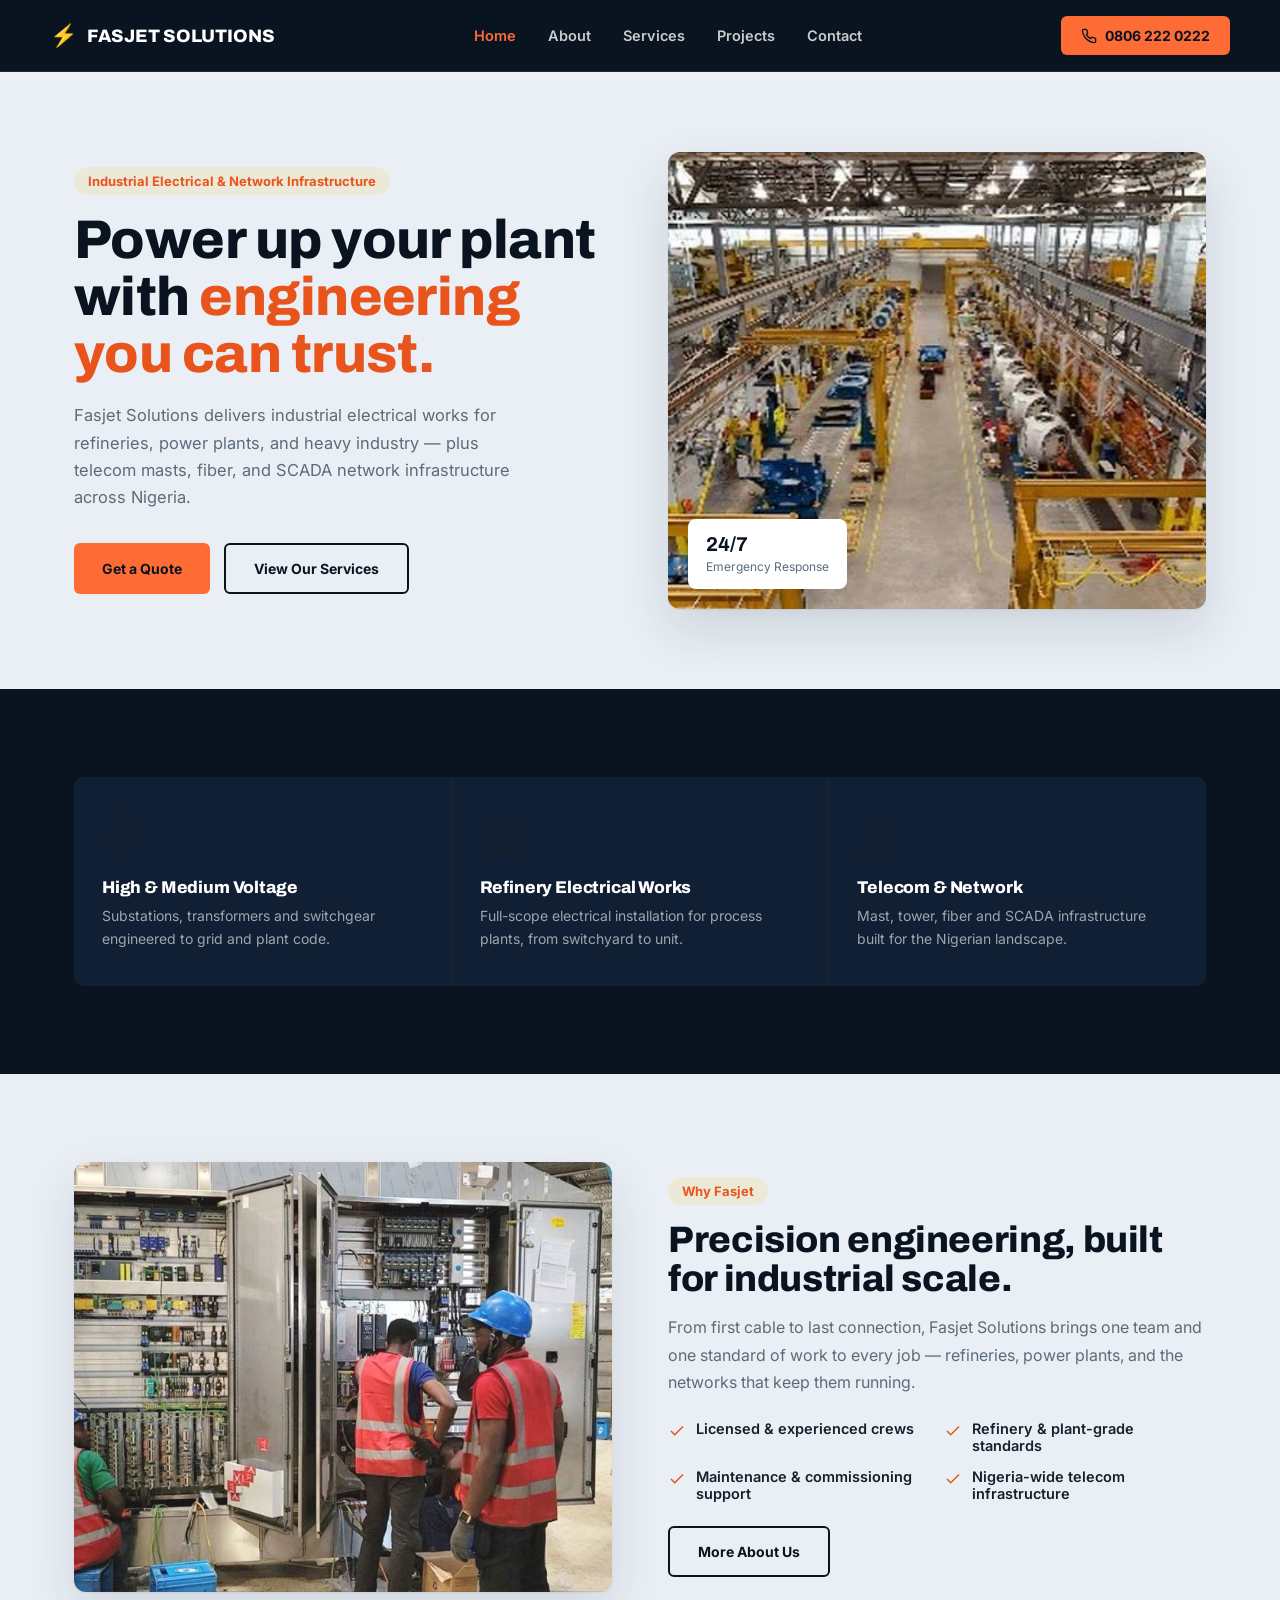
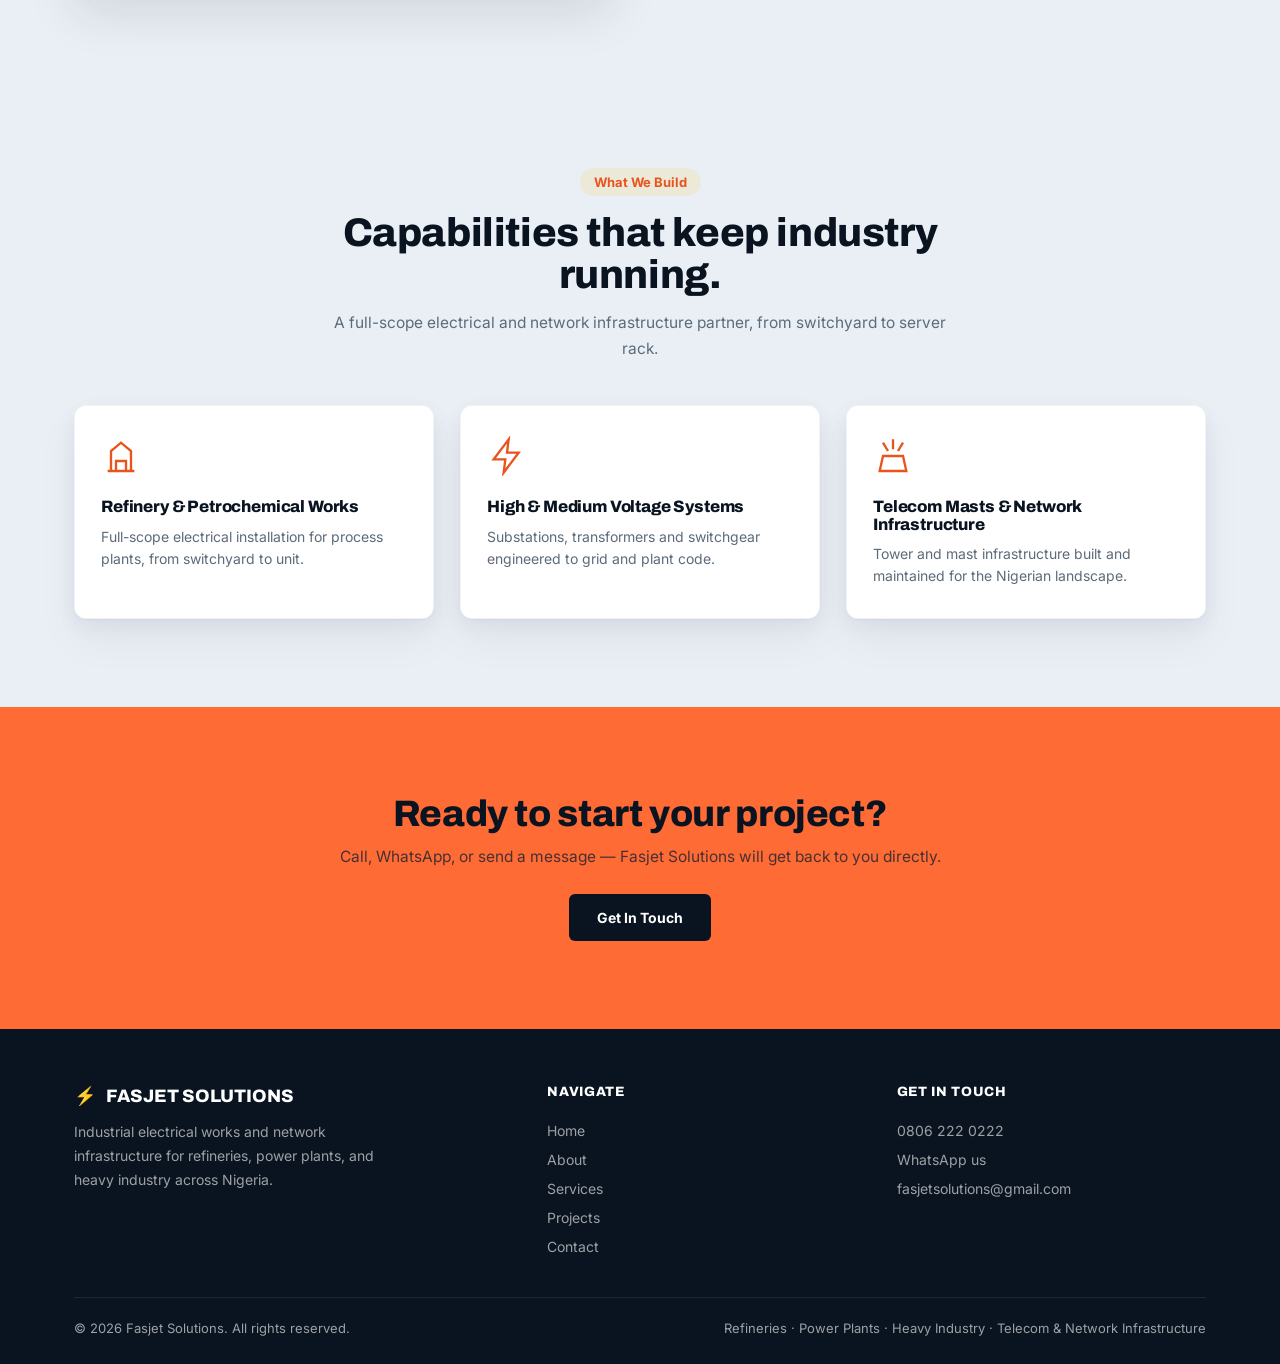
==== index.html @ 95ab98c0 "first commit" ====
<!DOCTYPE html>
<html lang="en">
<head>
<meta charset="UTF-8">
<meta name="viewport" content="width=device-width, initial-scale=1.0">
<title>Fasjet Solutions | Industrial Electrical & Network Infrastructure</title>
<meta name="description" content="Fasjet Solutions delivers industrial electrical works for refineries, power plants and heavy industry, plus telecom masts, fiber, and SCADA network infrastructure across Nigeria.">
<link rel="icon" type="image/png" sizes="32x32" href="[data-uri]">
<link rel="preconnect" href="https://fonts.googleapis.com">
<link href="https://fonts.googleapis.com/css2?family=Archivo:wght@700;800;900&family=Inter:wght@400;500;600;700&display=swap" rel="stylesheet">
<style>
:root{
  --navy-deep:#0a1420;
  --navy:#101f33;
  --yellow:#ff6b35;
  --yellow-deep:#e8541c;
  --white:#ffffff;
  --ink:#16202c;
  --muted:#5c6b7a;
  --line:#e6e9ee;
  --off:#eaeff5;
}

*{margin:0;padding:0;box-sizing:border-box;}
html{scroll-behavior:smooth;}
body{
  font-family:'Inter',sans-serif;
  color:var(--ink);
  background:var(--off);
  overflow-x:hidden;
  -webkit-font-smoothing:antialiased;
}
img{max-width:100%; display:block;}
a{color:inherit; text-decoration:none;}
h1,h2,h3,h4{font-family:'Archivo',sans-serif; font-weight:800; line-height:1.05; letter-spacing:-0.01em;}
.container{max-width:1180px; margin:0 auto; padding:0 24px;}
section{padding:88px 0;}
@media(max-width:760px){ section{padding:56px 0;} }

.btn{
  display:inline-flex; align-items:center; gap:10px;
  padding:15px 28px; border-radius:6px; font-weight:700; font-size:14px;
  transition:transform 0.25s ease, background 0.25s ease;
}
.btn-yellow{background:var(--yellow); color:var(--navy-deep);}
.btn-yellow:hover{background:var(--yellow-deep); transform:translateY(-2px);}
.btn-outline{background:transparent; color:var(--white); border:2px solid rgba(255,255,255,0.35);}
.btn-outline:hover{border-color:var(--yellow); color:var(--yellow);}
.btn-outline-navy{background:transparent; color:var(--navy-deep); border:2px solid var(--navy-deep);}
.btn-outline-navy:hover{background:var(--navy-deep); color:var(--white);}

.eyebrow{
  display:inline-block; font-size:13px; font-weight:700; color:var(--yellow-deep);
  background:rgba(255,196,46,0.14); padding:6px 14px; border-radius:20px; margin-bottom:16px;
}
.eyebrow-light{background:rgba(255,196,46,0.16); color:var(--yellow);}

/* ===== NAV ===== */
header{
  position:sticky; top:0; z-index:100; background:var(--navy-deep);
  border-bottom:1px solid rgba(255,255,255,0.08);
}
.nav-row{display:flex; align-items:center; justify-content:space-between; padding:16px 0;}
.nav-logo{display:flex; align-items:center; gap:10px; font-family:'Archivo',sans-serif; font-weight:800; font-size:18px; color:var(--white);}
.nav-logo .bolt{color:var(--yellow); font-size:22px;}
.nav-links{display:flex; align-items:center; gap:32px;}
.nav-links a{color:rgba(255,255,255,0.78); font-size:14.5px; font-weight:600; transition:color 0.2s ease;}
.nav-links a:hover, .nav-links a.active{color:var(--yellow);}
.nav-call{display:flex; align-items:center; gap:10px;}
.nav-call .phone-btn{
  background:var(--yellow); color:var(--navy-deep); padding:11px 20px; border-radius:6px;
  font-weight:700; font-size:14px; display:flex; align-items:center; gap:8px;
}
.nav-toggle{display:none; flex-direction:column; gap:5px; cursor:pointer; background:none; border:none; padding:6px;}
.nav-toggle span{width:24px; height:2px; background:var(--white);}
.mobile-menu{display:none; flex-direction:column; gap:4px; padding:12px 0 20px;}
.mobile-menu a{color:rgba(255,255,255,0.85); font-size:15px; font-weight:600; padding:10px 0; border-top:1px solid rgba(255,255,255,0.08);}
@media(max-width:900px){
  .nav-links, .nav-call{display:none;}
  .nav-toggle{display:flex;}
  .mobile-menu.open{display:flex;}
}

/* ===== PAGE HERO BANNER (interior pages) ===== */
.page-banner{
  background:var(--navy-deep); padding:64px 0; text-align:center; position:relative; overflow:hidden;
}
.page-banner::before{
  content:""; position:absolute; inset:0;
  background:radial-gradient(ellipse 60% 80% at 80% 0%, rgba(255,196,46,0.08), transparent 60%);
}
.page-banner h1{color:var(--white); font-size:clamp(2rem,4vw,3rem); position:relative;}
.page-banner p{color:rgba(255,255,255,0.65); margin-top:12px; font-size:15px; position:relative;}

/* ===== HOME HERO ===== */
.hero{background:var(--off); padding:80px 0;}
.hero .container{display:grid; grid-template-columns:1fr 1fr; gap:56px; align-items:center;}
@media(max-width:900px){ .hero .container{grid-template-columns:1fr;} }
.hero h1{font-size:clamp(2.2rem,4.4vw,3.4rem); color:var(--navy-deep);}
.hero h1 .accent{color:var(--yellow-deep);}
.hero p{margin-top:20px; font-size:16.5px; line-height:1.65; color:var(--muted); max-width:46ch;}
.hero-ctas{display:flex; gap:14px; margin-top:32px; flex-wrap:wrap;}
.hero-photo{position:relative; border-radius:12px; overflow:hidden; aspect-ratio:4/3.4; box-shadow:0 1px 2px rgba(16,32,50,0.05), 0 20px 50px rgba(16,32,50,0.14);}
.hero-photo img{width:100%; height:100%; object-fit:cover;}
.hero-badge{
  position:absolute; bottom:20px; left:20px; background:var(--white); padding:14px 18px; border-radius:8px;
  box-shadow:0 12px 30px rgba(0,0,0,0.18); display:flex; align-items:center; gap:12px;
}
.hero-badge strong{display:block; font-size:20px; color:var(--navy-deep); font-family:'Archivo',sans-serif;}
.hero-badge span{font-size:12px; color:var(--muted);}

/* ===== ICON STRIP ===== */
.icon-strip{background:var(--navy-deep);}
.icon-grid{display:grid; grid-template-columns:repeat(3,1fr); gap:1px; background:rgba(255,255,255,0.08); border-radius:10px; overflow:hidden;}
@media(max-width:760px){ .icon-grid{grid-template-columns:1fr;} }
.icon-card{background:var(--navy); padding:36px 28px;}
.icon-card .ic{width:44px; height:44px; margin-bottom:18px;}
.icon-card h3{color:var(--white); font-size:17px; margin-bottom:8px;}
.icon-card p{color:rgba(255,255,255,0.6); font-size:14px; line-height:1.6;}

/* ===== ABOUT TEASER / SPLIT ===== */
.split{background:var(--off);}
.split .container{display:grid; grid-template-columns:1fr 1fr; gap:56px; align-items:center;}
@media(max-width:900px){ .split .container{grid-template-columns:1fr;} }
.split img{border-radius:12px; aspect-ratio:4/3.2; object-fit:cover; width:100%; box-shadow:0 1px 2px rgba(16,32,50,0.05), 0 20px 50px rgba(16,32,50,0.12);}
.split h2{font-size:clamp(1.7rem,3vw,2.3rem); color:var(--navy-deep); margin-bottom:16px;}
.split p{color:var(--muted); line-height:1.7; margin-bottom:20px;}
.checklist{display:grid; grid-template-columns:1fr 1fr; gap:14px; margin:24px 0;}
@media(max-width:560px){ .checklist{grid-template-columns:1fr;} }
.checklist li{list-style:none; display:flex; align-items:flex-start; gap:10px; font-size:14.5px; color:var(--ink); font-weight:600;}
.checklist svg{width:18px; height:18px; flex-shrink:0; margin-top:2px; color:var(--yellow-deep);}

/* ===== SERVICE CARDS ===== */
.card-grid{display:grid; grid-template-columns:repeat(3,1fr); gap:26px; margin-top:44px;}
@media(max-width:900px){ .card-grid{grid-template-columns:repeat(2,1fr);} }
@media(max-width:600px){ .card-grid{grid-template-columns:1fr;} }
.service-card{
  background:var(--white); border:1px solid rgba(16,32,50,0.05); border-radius:12px; padding:30px 26px;
  box-shadow:0 1px 2px rgba(16,32,50,0.04), 0 8px 20px rgba(16,32,50,0.05), 0 20px 44px rgba(16,32,50,0.05);
  transition:transform 0.25s ease, box-shadow 0.25s ease;
}
.service-card:hover{transform:translateY(-4px); box-shadow:0 1px 2px rgba(16,32,50,0.05), 0 12px 28px rgba(16,32,50,0.09), 0 28px 56px rgba(16,32,50,0.08);}
.service-card .ic{width:40px; height:40px; margin-bottom:18px; color:var(--yellow-deep);}
.service-card h3{font-size:16.5px; color:var(--navy-deep); margin-bottom:10px;}
.service-card p{font-size:14px; color:var(--muted); line-height:1.6;}

/* ===== SECTION HEAD ===== */
.section-head{max-width:620px; margin-bottom:8px;}
.section-head.center{max-width:640px; margin:0 auto; text-align:center;}
.section-head h2{font-size:clamp(1.8rem,3.2vw,2.5rem); color:var(--navy-deep);}
.section-head p{color:var(--muted); margin-top:14px; font-size:15.5px; line-height:1.65;}

/* ===== PROJECT GALLERY ===== */
.gallery-grid{display:grid; grid-template-columns:repeat(3,1fr); gap:18px; margin-top:40px;}
@media(max-width:860px){ .gallery-grid{grid-template-columns:repeat(2,1fr);} }
@media(max-width:560px){ .gallery-grid{grid-template-columns:1fr;} }
.gallery-item{position:relative; border-radius:12px; overflow:hidden; aspect-ratio:4/3.2; box-shadow:0 1px 2px rgba(16,32,50,0.05), 0 16px 36px rgba(16,32,50,0.12);}
.gallery-item img{width:100%; height:100%; object-fit:cover; transition:transform 0.5s ease;}
.gallery-item:hover img{transform:scale(1.06);}
.gallery-caption{
  position:absolute; inset:auto 0 0 0; padding:18px 20px;
  background:linear-gradient(0deg, rgba(11,28,48,0.9), transparent);
  color:var(--white); font-size:14px; font-weight:700;
}

/* ===== CTA BANNER ===== */
.cta-banner{background:var(--yellow); text-align:center;}
.cta-banner h2{color:var(--navy-deep); font-size:clamp(1.7rem,3vw,2.3rem); margin-bottom:14px;}
.cta-banner p{color:rgba(11,28,48,0.75); margin-bottom:28px; font-size:15.5px;}
.cta-banner .btn-yellow{background:var(--navy-deep); color:var(--white);}
.cta-banner .btn-yellow:hover{background:#000;}

/* ===== CONTACT ===== */
.contact-grid{display:grid; grid-template-columns:1fr 1.2fr; gap:56px; margin-top:44px;}
@media(max-width:900px){ .contact-grid{grid-template-columns:1fr;} }
.contact-info-card{
  background:var(--navy-deep); border-radius:12px; padding:36px 30px; color:var(--white);
  box-shadow:0 1px 2px rgba(16,32,50,0.06), 0 20px 44px rgba(16,32,50,0.18);
}
.contact-info-card h3{font-size:18px; margin-bottom:22px;}
.contact-row{display:flex; align-items:flex-start; gap:14px; padding:16px 0; border-top:1px solid rgba(255,255,255,0.1);}
.contact-row:first-of-type{border-top:none;}
.contact-row .ic{width:20px; height:20px; color:var(--yellow); flex-shrink:0; margin-top:2px;}
.contact-row .label{font-size:11.5px; text-transform:uppercase; letter-spacing:0.08em; color:rgba(255,255,255,0.5);}
.contact-row .val{font-size:15px; font-weight:700; margin-top:2px;}
.contact-form{
  display:flex; flex-direction:column; gap:16px;
  background:var(--white); border-radius:12px; padding:32px;
  box-shadow:0 1px 2px rgba(16,32,50,0.04), 0 8px 20px rgba(16,32,50,0.05), 0 20px 44px rgba(16,32,50,0.05);
}
.form-row2{display:flex; gap:16px; flex-wrap:wrap;}
.contact-form input, .contact-form textarea{
  flex:1 1 220px; border:1px solid var(--line); border-radius:8px; padding:14px 16px;
  font-family:'Inter',sans-serif; font-size:14.5px; color:var(--ink); outline:none; resize:vertical;
  transition:border-color 0.2s ease;
}
.contact-form input:focus, .contact-form textarea:focus{border-color:var(--yellow-deep);}
.contact-form button{align-self:flex-start; border:none; cursor:pointer; font-family:'Inter',sans-serif;}

/* ===== FOOTER ===== */
footer{background:var(--navy-deep); color:rgba(255,255,255,0.6); padding:56px 0 28px;}
.footer-grid{display:grid; grid-template-columns:1.4fr 1fr 1fr; gap:40px; padding-bottom:36px; border-bottom:1px solid rgba(255,255,255,0.08);}
@media(max-width:760px){ .footer-grid{grid-template-columns:1fr; gap:28px;} }
.footer-logo{display:flex; align-items:center; gap:10px; font-family:'Archivo',sans-serif; font-weight:800; font-size:18px; color:var(--white); margin-bottom:14px;}
.footer-logo .bolt{color:var(--yellow);}
.footer-col h4{color:var(--white); font-size:13.5px; letter-spacing:0.05em; text-transform:uppercase; margin-bottom:16px;}
.footer-col a{display:block; font-size:14px; padding:6px 0; color:rgba(255,255,255,0.6); transition:color 0.2s ease;}
.footer-col a:hover{color:var(--yellow);}
.footer-bottom{display:flex; justify-content:space-between; padding-top:22px; font-size:13px; flex-wrap:wrap; gap:10px;}

</style>
</head>
<body>
<header>
  <div class="container nav-row">
    <a href="index.html" class="nav-logo"><span class="bolt">&#9889;</span>FASJET SOLUTIONS</a>
    <nav class="nav-links">
      <a href="index.html" class="active">Home</a>
      <a href="about.html">About</a>
      <a href="services.html">Services</a>
      <a href="projects.html">Projects</a>
      <a href="contact.html">Contact</a>
    </nav>
    <div class="nav-call">
      <a href="tel:+2348062220222" class="phone-btn">
        <svg width="16" height="16" viewBox="0 0 24 24" fill="none" stroke="currentColor" stroke-width="2"><path d="M22 16.92v3a2 2 0 01-2.18 2 19.79 19.79 0 01-8.63-3.07 19.5 19.5 0 01-6-6 19.79 19.79 0 01-3.07-8.67A2 2 0 014.11 2h3a2 2 0 012 1.72c.127.96.362 1.903.7 2.81a2 2 0 01-.45 2.11L8.09 9.91a16 16 0 006 6l1.27-1.27a2 2 0 012.11-.45c.907.338 1.85.573 2.81.7A2 2 0 0122 16.92z"/></svg>
        0806 222 0222
      </a>
    </div>
    <button class="nav-toggle" id="navToggle" aria-label="Menu">
      <span></span><span></span><span></span>
    </button>
  </div>
  <div class="container mobile-menu" id="mobileMenu">
    <a href="index.html" class="active">Home</a>
      <a href="about.html">About</a>
      <a href="services.html">Services</a>
      <a href="projects.html">Projects</a>
      <a href="contact.html">Contact</a>
    <a href="tel:+2348062220222">Call 0806 222 0222</a>
  </div>
</header>

<section class="hero">
  <div class="container">
    <div>
      <span class="eyebrow">Industrial Electrical &amp; Network Infrastructure</span>
      <h1>Power up your plant with <span class="accent">engineering you can trust.</span></h1>
      <p>Fasjet Solutions delivers industrial electrical works for refineries, power plants, and heavy industry &mdash; plus telecom masts, fiber, and SCADA network infrastructure across Nigeria.</p>
      <div class="hero-ctas">
        <a href="contact.html" class="btn btn-yellow">Get a Quote</a>
        <a href="services.html" class="btn btn-outline-navy">View Our Services</a>
      </div>
    </div>
    <div class="hero-photo">
      <img src="[data-uri]" alt="Fasjet Solutions industrial electrical site">
      <div class="hero-badge">
        <div>
          <strong>24/7</strong>
          <span>Emergency Response</span>
        </div>
      </div>
    </div>
  </div>
</section>

<section class="icon-strip">
  <div class="container">
    <div class="icon-grid">
      <div class="icon-card">
        <svg class="ic" viewBox="0 0 24 24" fill="none" stroke="currentColor" stroke-width="1.4"><path d="M13 2 4 14h7l-1 8 9-12h-7l1-8z"/></svg>
        <h3>High &amp; Medium Voltage</h3>
        <p>Substations, transformers and switchgear engineered to grid and plant code.</p>
      </div>
      <div class="icon-card">
        <svg class="ic" viewBox="0 0 24 24" fill="none" stroke="currentColor" stroke-width="1.4"><path d="M4 21h16M6 21V9l6-5 6 5v12M9 21v-6h6v6"/></svg>
        <h3>Refinery Electrical Works</h3>
        <p>Full-scope electrical installation for process plants, from switchyard to unit.</p>
      </div>
      <div class="icon-card">
        <svg class="ic" viewBox="0 0 24 24" fill="none" stroke="currentColor" stroke-width="1.4"><path d="M12 2v6M6 4l3 5M18 4l-3 5M4 21h16l-2-9H6l-2 9z"/></svg>
        <h3>Telecom &amp; Network</h3>
        <p>Mast, tower, fiber and SCADA infrastructure built for the Nigerian landscape.</p>
      </div>
    </div>
  </div>
</section>

<section class="split">
  <div class="container">
    <img src="[data-uri]" alt="Fasjet Solutions technician at work">
    <div>
      <span class="eyebrow">Why Fasjet</span>
      <h2>Precision engineering, built for industrial scale.</h2>
      <p>From first cable to last connection, Fasjet Solutions brings one team and one standard of work to every job &mdash; refineries, power plants, and the networks that keep them running.</p>
      <ul class="checklist">
        <li><svg viewBox="0 0 24 24" fill="none" stroke="currentColor" stroke-width="2"><path d="M20 6L9 17l-5-5"/></svg>Licensed &amp; experienced crews</li>
        <li><svg viewBox="0 0 24 24" fill="none" stroke="currentColor" stroke-width="2"><path d="M20 6L9 17l-5-5"/></svg>Refinery &amp; plant-grade standards</li>
        <li><svg viewBox="0 0 24 24" fill="none" stroke="currentColor" stroke-width="2"><path d="M20 6L9 17l-5-5"/></svg>Maintenance &amp; commissioning support</li>
        <li><svg viewBox="0 0 24 24" fill="none" stroke="currentColor" stroke-width="2"><path d="M20 6L9 17l-5-5"/></svg>Nigeria-wide telecom infrastructure</li>
      </ul>
      <a href="about.html" class="btn btn-outline-navy">More About Us</a>
    </div>
  </div>
</section>

<section>
  <div class="container">
    <div class="section-head center">
      <span class="eyebrow">What We Build</span>
      <h2>Capabilities that keep industry running.</h2>
      <p>A full-scope electrical and network infrastructure partner, from switchyard to server rack.</p>
    </div>
    <div class="card-grid">
      <div class="service-card">
        <svg class="ic" viewBox="0 0 24 24" fill="none" stroke="currentColor" stroke-width="1.4"><path d="M4 21h16M6 21V9l6-5 6 5v12M9 21v-6h6v6"/></svg>
        <h3>Refinery &amp; Petrochemical Works</h3>
        <p>Full-scope electrical installation for process plants, from switchyard to unit.</p>
      </div>
      <div class="service-card">
        <svg class="ic" viewBox="0 0 24 24" fill="none" stroke="currentColor" stroke-width="1.4"><path d="M13 2 4 14h7l-1 8 9-12h-7l1-8z"/></svg>
        <h3>High &amp; Medium Voltage Systems</h3>
        <p>Substations, transformers and switchgear engineered to grid and plant code.</p>
      </div>
      <div class="service-card">
        <svg class="ic" viewBox="0 0 24 24" fill="none" stroke="currentColor" stroke-width="1.4"><path d="M12 2v6M6 4l3 5M18 4l-3 5M4 21h16l-2-9H6l-2 9z"/></svg>
        <h3>Telecom Masts &amp; Network Infrastructure</h3>
        <p>Tower and mast infrastructure built and maintained for the Nigerian landscape.</p>
      </div>
    </div>
  </div>
</section>

<section class="cta-banner">
  <div class="container">
    <h2>Ready to start your project?</h2>
    <p>Call, WhatsApp, or send a message &mdash; Fasjet Solutions will get back to you directly.</p>
    <a href="contact.html" class="btn btn-yellow">Get In Touch</a>
  </div>
</section>

<footer>
  <div class="container">
    <div class="footer-grid">
      <div>
        <div class="footer-logo"><span class="bolt">&#9889;</span>FASJET SOLUTIONS</div>
        <p style="font-size:14px; line-height:1.7; max-width:34ch;">Industrial electrical works and network infrastructure for refineries, power plants, and heavy industry across Nigeria.</p>
      </div>
      <div class="footer-col">
        <h4>Navigate</h4>
        <a href="index.html">Home</a>
        <a href="about.html">About</a>
        <a href="services.html">Services</a>
        <a href="projects.html">Projects</a>
        <a href="contact.html">Contact</a>
      </div>
      <div class="footer-col">
        <h4>Get in touch</h4>
        <a href="tel:+2348062220222">0806 222 0222</a>
        <a href="https://wa.me/2348062220222" target="_blank" rel="noopener">WhatsApp us</a>
        <a href="mailto:fasjetsolutions@gmail.com">fasjetsolutions@gmail.com</a>
      </div>
    </div>
    <div class="footer-bottom">
      <span>&copy; 2026 Fasjet Solutions. All rights reserved.</span>
      <span>Refineries &middot; Power Plants &middot; Heavy Industry &middot; Telecom &amp; Network Infrastructure</span>
    </div>
  </div>
</footer>
<script>
(function(){
  const toggle = document.getElementById('navToggle');
  const menu = document.getElementById('mobileMenu');
  if(toggle && menu){
    toggle.addEventListener('click', () => {
      menu.classList.toggle('open');
    });
  }

  const form = document.getElementById('contact-form');
  if(form){
    form.addEventListener('submit', (e) => {
      e.preventDefault();
      const name = document.getElementById('cf-name').value;
      const email = document.getElementById('cf-email').value;
      const message = document.getElementById('cf-message').value;
      const subject = encodeURIComponent('Website Enquiry from ' + name);
      const body = encodeURIComponent(message + '\n\nFrom: ' + name + ' (' + email + ')');
      const url = 'https://mail.google.com/mail/?view=cm&fs=1&to=fasjetsolutions@gmail.com&su=' + subject + '&body=' + body;
      window.open(url, '_blank');
    });
  }
})();

</script>
</body>
</html>
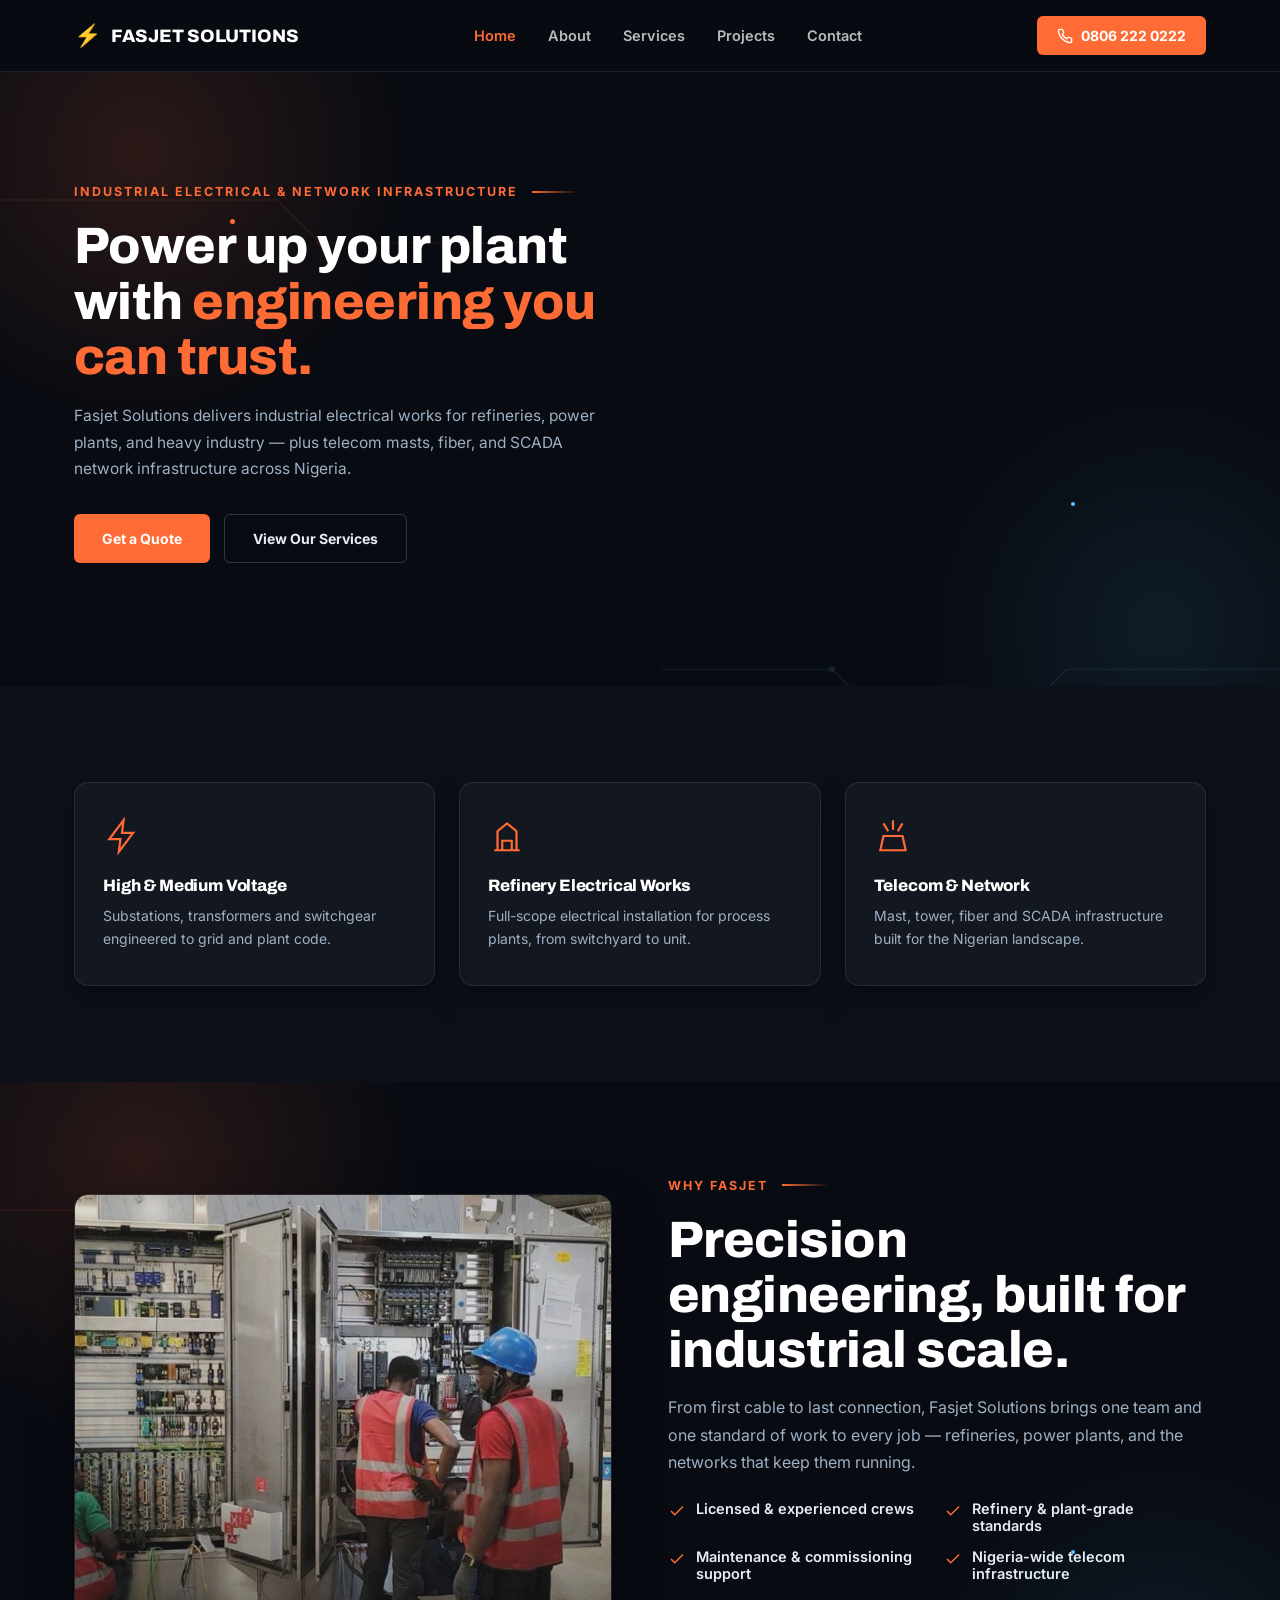
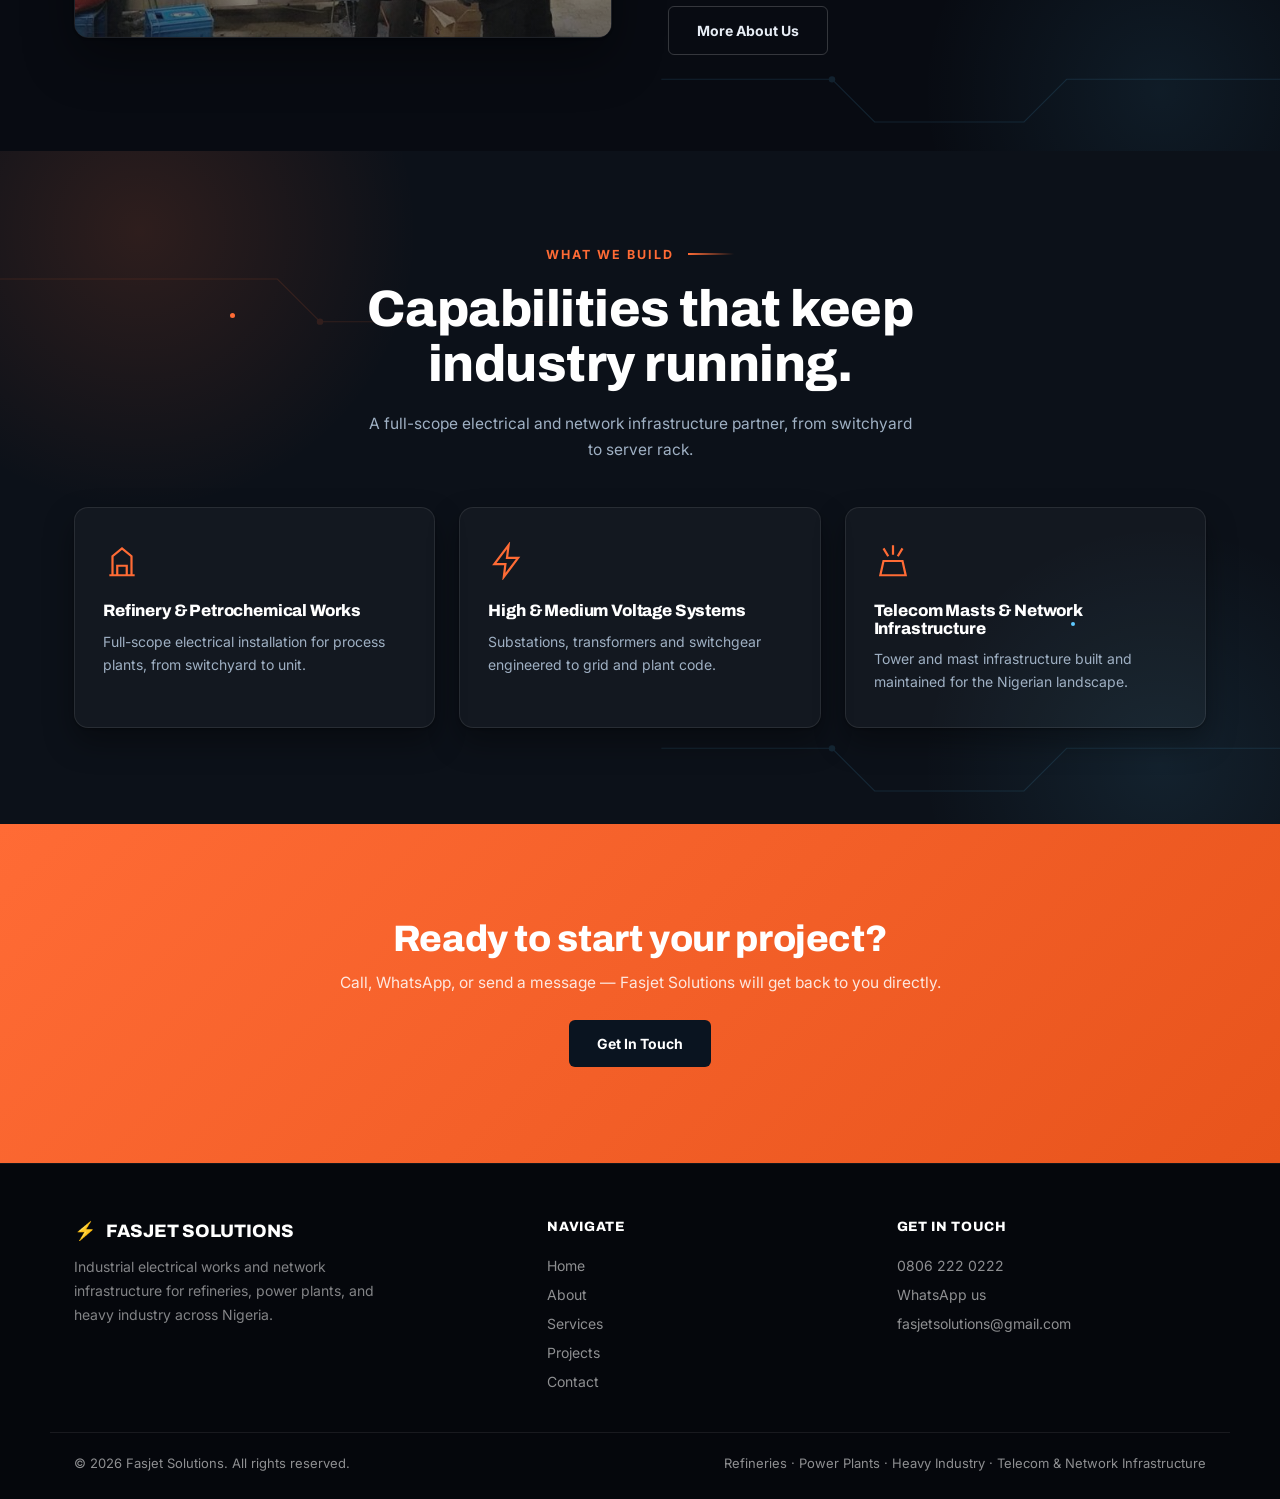
==== commit eff226cf: "Update Fasjet2 website" ====
--- a/index.html
+++ b/index.html
@@ -9,210 +9,168 @@
 <link rel="preconnect" href="https://fonts.googleapis.com">
 <link href="https://fonts.googleapis.com/css2?family=Archivo:wght@700;800;900&family=Inter:wght@400;500;600;700&display=swap" rel="stylesheet">
 <style>
+
 :root{
-  --navy-deep:#0a1420;
-  --navy:#101f33;
-  --yellow:#ff6b35;
-  --yellow-deep:#e8541c;
-  --white:#ffffff;
-  --ink:#16202c;
-  --muted:#5c6b7a;
-  --line:#e6e9ee;
-  --off:#eaeff5;
-}
-
+  --bg:#080b12; --bg2:#0c1119; --panel:rgba(255,255,255,0.03); --panel-line:rgba(255,255,255,0.09);
+  --orange:#ff6b35; --orange-deep:#e8541c; --cyan:#5ac8ff;
+  --white:#ffffff; --text:#e7edf5; --muted:#9fb0c3; --faint:#6b7c90;
+}
 *{margin:0;padding:0;box-sizing:border-box;}
 html{scroll-behavior:smooth;}
-body{
-  font-family:'Inter',sans-serif;
-  color:var(--ink);
-  background:var(--off);
-  overflow-x:hidden;
-  -webkit-font-smoothing:antialiased;
-}
+body{font-family:'Inter',sans-serif; color:var(--text); background:var(--bg); overflow-x:hidden; -webkit-font-smoothing:antialiased;}
 img{max-width:100%; display:block;}
 a{color:inherit; text-decoration:none;}
-h1,h2,h3,h4{font-family:'Archivo',sans-serif; font-weight:800; line-height:1.05; letter-spacing:-0.01em;}
-.container{max-width:1180px; margin:0 auto; padding:0 24px;}
-section{padding:88px 0;}
-@media(max-width:760px){ section{padding:56px 0;} }
-
-.btn{
-  display:inline-flex; align-items:center; gap:10px;
-  padding:15px 28px; border-radius:6px; font-weight:700; font-size:14px;
-  transition:transform 0.25s ease, background 0.25s ease;
-}
-.btn-yellow{background:var(--yellow); color:var(--navy-deep);}
-.btn-yellow:hover{background:var(--yellow-deep); transform:translateY(-2px);}
-.btn-outline{background:transparent; color:var(--white); border:2px solid rgba(255,255,255,0.35);}
-.btn-outline:hover{border-color:var(--yellow); color:var(--yellow);}
-.btn-outline-navy{background:transparent; color:var(--navy-deep); border:2px solid var(--navy-deep);}
-.btn-outline-navy:hover{background:var(--navy-deep); color:var(--white);}
-
-.eyebrow{
-  display:inline-block; font-size:13px; font-weight:700; color:var(--yellow-deep);
-  background:rgba(255,196,46,0.14); padding:6px 14px; border-radius:20px; margin-bottom:16px;
-}
-.eyebrow-light{background:rgba(255,196,46,0.16); color:var(--yellow);}
-
-/* ===== NAV ===== */
-header{
-  position:sticky; top:0; z-index:100; background:var(--navy-deep);
-  border-bottom:1px solid rgba(255,255,255,0.08);
-}
-.nav-row{display:flex; align-items:center; justify-content:space-between; padding:16px 0;}
-.nav-logo{display:flex; align-items:center; gap:10px; font-family:'Archivo',sans-serif; font-weight:800; font-size:18px; color:var(--white);}
-.nav-logo .bolt{color:var(--yellow); font-size:22px;}
+h1,h2,h3,h4{font-family:'Archivo',sans-serif; font-weight:800; line-height:1.06; letter-spacing:-0.01em;}
+.container{max-width:1180px; margin:0 auto; padding:0 24px; position:relative; z-index:2;}
+section{padding:96px 0; position:relative; overflow:hidden;}
+@media(max-width:760px){ section{padding:60px 0;} }
+
+.btn{display:inline-flex; align-items:center; gap:10px; padding:15px 28px; border-radius:6px; font-weight:700; font-size:14px; transition:transform 0.25s ease, background 0.25s ease, border-color 0.25s ease;}
+.btn-orange{background:var(--orange); color:#fff;}
+.btn-orange:hover{background:var(--orange-deep); transform:translateY(-2px);}
+.btn-ghost{background:transparent; color:var(--text); border:1px solid rgba(255,255,255,0.18);}
+.btn-ghost:hover{border-color:var(--orange); color:var(--orange);}
+
+header{position:sticky; top:0; z-index:100; background:rgba(8,11,18,0.92); backdrop-filter:blur(10px); border-bottom:1px solid rgba(255,255,255,0.08);}
+.nav-row{display:flex; align-items:center; justify-content:space-between; padding:16px 24px; max-width:1180px; margin:0 auto;}
+.nav-logo{display:flex; align-items:center; gap:10px; font-family:'Archivo',sans-serif; font-weight:800; font-size:18px; color:#fff;}
+.nav-logo .bolt{color:var(--orange); font-size:22px;}
 .nav-links{display:flex; align-items:center; gap:32px;}
-.nav-links a{color:rgba(255,255,255,0.78); font-size:14.5px; font-weight:600; transition:color 0.2s ease;}
-.nav-links a:hover, .nav-links a.active{color:var(--yellow);}
-.nav-call{display:flex; align-items:center; gap:10px;}
-.nav-call .phone-btn{
-  background:var(--yellow); color:var(--navy-deep); padding:11px 20px; border-radius:6px;
-  font-weight:700; font-size:14px; display:flex; align-items:center; gap:8px;
-}
+.nav-links a{color:rgba(255,255,255,0.72); font-size:14.5px; font-weight:600; transition:color 0.2s ease;}
+.nav-links a:hover, .nav-links a.active{color:var(--orange);}
+.nav-call .phone-btn{background:var(--orange); color:#fff; padding:11px 20px; border-radius:6px; font-weight:700; font-size:14px; display:flex; align-items:center; gap:8px;}
 .nav-toggle{display:none; flex-direction:column; gap:5px; cursor:pointer; background:none; border:none; padding:6px;}
-.nav-toggle span{width:24px; height:2px; background:var(--white);}
-.mobile-menu{display:none; flex-direction:column; gap:4px; padding:12px 0 20px;}
+.nav-toggle span{width:24px; height:2px; background:#fff;}
+.mobile-menu{display:none; flex-direction:column; gap:4px; padding:12px 24px 20px; max-width:1180px; margin:0 auto;}
 .mobile-menu a{color:rgba(255,255,255,0.85); font-size:15px; font-weight:600; padding:10px 0; border-top:1px solid rgba(255,255,255,0.08);}
-@media(max-width:900px){
-  .nav-links, .nav-call{display:none;}
-  .nav-toggle{display:flex;}
-  .mobile-menu.open{display:flex;}
-}
-
-/* ===== PAGE HERO BANNER (interior pages) ===== */
-.page-banner{
-  background:var(--navy-deep); padding:64px 0; text-align:center; position:relative; overflow:hidden;
-}
-.page-banner::before{
-  content:""; position:absolute; inset:0;
-  background:radial-gradient(ellipse 60% 80% at 80% 0%, rgba(255,196,46,0.08), transparent 60%);
-}
-.page-banner h1{color:var(--white); font-size:clamp(2rem,4vw,3rem); position:relative;}
-.page-banner p{color:rgba(255,255,255,0.65); margin-top:12px; font-size:15px; position:relative;}
-
-/* ===== HOME HERO ===== */
-.hero{background:var(--off); padding:80px 0;}
-.hero .container{display:grid; grid-template-columns:1fr 1fr; gap:56px; align-items:center;}
-@media(max-width:900px){ .hero .container{grid-template-columns:1fr;} }
-.hero h1{font-size:clamp(2.2rem,4.4vw,3.4rem); color:var(--navy-deep);}
-.hero h1 .accent{color:var(--yellow-deep);}
-.hero p{margin-top:20px; font-size:16.5px; line-height:1.65; color:var(--muted); max-width:46ch;}
-.hero-ctas{display:flex; gap:14px; margin-top:32px; flex-wrap:wrap;}
-.hero-photo{position:relative; border-radius:12px; overflow:hidden; aspect-ratio:4/3.4; box-shadow:0 1px 2px rgba(16,32,50,0.05), 0 20px 50px rgba(16,32,50,0.14);}
-.hero-photo img{width:100%; height:100%; object-fit:cover;}
-.hero-badge{
-  position:absolute; bottom:20px; left:20px; background:var(--white); padding:14px 18px; border-radius:8px;
-  box-shadow:0 12px 30px rgba(0,0,0,0.18); display:flex; align-items:center; gap:12px;
-}
-.hero-badge strong{display:block; font-size:20px; color:var(--navy-deep); font-family:'Archivo',sans-serif;}
-.hero-badge span{font-size:12px; color:var(--muted);}
-
-/* ===== ICON STRIP ===== */
-.icon-strip{background:var(--navy-deep);}
-.icon-grid{display:grid; grid-template-columns:repeat(3,1fr); gap:1px; background:rgba(255,255,255,0.08); border-radius:10px; overflow:hidden;}
-@media(max-width:760px){ .icon-grid{grid-template-columns:1fr;} }
-.icon-card{background:var(--navy); padding:36px 28px;}
-.icon-card .ic{width:44px; height:44px; margin-bottom:18px;}
-.icon-card h3{color:var(--white); font-size:17px; margin-bottom:8px;}
-.icon-card p{color:rgba(255,255,255,0.6); font-size:14px; line-height:1.6;}
-
-/* ===== ABOUT TEASER / SPLIT ===== */
-.split{background:var(--off);}
-.split .container{display:grid; grid-template-columns:1fr 1fr; gap:56px; align-items:center;}
-@media(max-width:900px){ .split .container{grid-template-columns:1fr;} }
-.split img{border-radius:12px; aspect-ratio:4/3.2; object-fit:cover; width:100%; box-shadow:0 1px 2px rgba(16,32,50,0.05), 0 20px 50px rgba(16,32,50,0.12);}
-.split h2{font-size:clamp(1.7rem,3vw,2.3rem); color:var(--navy-deep); margin-bottom:16px;}
-.split p{color:var(--muted); line-height:1.7; margin-bottom:20px;}
-.checklist{display:grid; grid-template-columns:1fr 1fr; gap:14px; margin:24px 0;}
-@media(max-width:560px){ .checklist{grid-template-columns:1fr;} }
-.checklist li{list-style:none; display:flex; align-items:flex-start; gap:10px; font-size:14.5px; color:var(--ink); font-weight:600;}
-.checklist svg{width:18px; height:18px; flex-shrink:0; margin-top:2px; color:var(--yellow-deep);}
-
-/* ===== SERVICE CARDS ===== */
-.card-grid{display:grid; grid-template-columns:repeat(3,1fr); gap:26px; margin-top:44px;}
-@media(max-width:900px){ .card-grid{grid-template-columns:repeat(2,1fr);} }
-@media(max-width:600px){ .card-grid{grid-template-columns:1fr;} }
-.service-card{
-  background:var(--white); border:1px solid rgba(16,32,50,0.05); border-radius:12px; padding:30px 26px;
-  box-shadow:0 1px 2px rgba(16,32,50,0.04), 0 8px 20px rgba(16,32,50,0.05), 0 20px 44px rgba(16,32,50,0.05);
-  transition:transform 0.25s ease, box-shadow 0.25s ease;
-}
-.service-card:hover{transform:translateY(-4px); box-shadow:0 1px 2px rgba(16,32,50,0.05), 0 12px 28px rgba(16,32,50,0.09), 0 28px 56px rgba(16,32,50,0.08);}
-.service-card .ic{width:40px; height:40px; margin-bottom:18px; color:var(--yellow-deep);}
-.service-card h3{font-size:16.5px; color:var(--navy-deep); margin-bottom:10px;}
-.service-card p{font-size:14px; color:var(--muted); line-height:1.6;}
-
-/* ===== SECTION HEAD ===== */
-.section-head{max-width:620px; margin-bottom:8px;}
-.section-head.center{max-width:640px; margin:0 auto; text-align:center;}
-.section-head h2{font-size:clamp(1.8rem,3.2vw,2.5rem); color:var(--navy-deep);}
-.section-head p{color:var(--muted); margin-top:14px; font-size:15.5px; line-height:1.65;}
-
-/* ===== PROJECT GALLERY ===== */
-.gallery-grid{display:grid; grid-template-columns:repeat(3,1fr); gap:18px; margin-top:40px;}
-@media(max-width:860px){ .gallery-grid{grid-template-columns:repeat(2,1fr);} }
-@media(max-width:560px){ .gallery-grid{grid-template-columns:1fr;} }
-.gallery-item{position:relative; border-radius:12px; overflow:hidden; aspect-ratio:4/3.2; box-shadow:0 1px 2px rgba(16,32,50,0.05), 0 16px 36px rgba(16,32,50,0.12);}
-.gallery-item img{width:100%; height:100%; object-fit:cover; transition:transform 0.5s ease;}
-.gallery-item:hover img{transform:scale(1.06);}
-.gallery-caption{
-  position:absolute; inset:auto 0 0 0; padding:18px 20px;
-  background:linear-gradient(0deg, rgba(11,28,48,0.9), transparent);
-  color:var(--white); font-size:14px; font-weight:700;
-}
-
-/* ===== CTA BANNER ===== */
-.cta-banner{background:var(--yellow); text-align:center;}
-.cta-banner h2{color:var(--navy-deep); font-size:clamp(1.7rem,3vw,2.3rem); margin-bottom:14px;}
-.cta-banner p{color:rgba(11,28,48,0.75); margin-bottom:28px; font-size:15.5px;}
-.cta-banner .btn-yellow{background:var(--navy-deep); color:var(--white);}
-.cta-banner .btn-yellow:hover{background:#000;}
-
-/* ===== CONTACT ===== */
-.contact-grid{display:grid; grid-template-columns:1fr 1.2fr; gap:56px; margin-top:44px;}
-@media(max-width:900px){ .contact-grid{grid-template-columns:1fr;} }
-.contact-info-card{
-  background:var(--navy-deep); border-radius:12px; padding:36px 30px; color:var(--white);
-  box-shadow:0 1px 2px rgba(16,32,50,0.06), 0 20px 44px rgba(16,32,50,0.18);
-}
-.contact-info-card h3{font-size:18px; margin-bottom:22px;}
-.contact-row{display:flex; align-items:flex-start; gap:14px; padding:16px 0; border-top:1px solid rgba(255,255,255,0.1);}
-.contact-row:first-of-type{border-top:none;}
-.contact-row .ic{width:20px; height:20px; color:var(--yellow); flex-shrink:0; margin-top:2px;}
-.contact-row .label{font-size:11.5px; text-transform:uppercase; letter-spacing:0.08em; color:rgba(255,255,255,0.5);}
-.contact-row .val{font-size:15px; font-weight:700; margin-top:2px;}
-.contact-form{
-  display:flex; flex-direction:column; gap:16px;
-  background:var(--white); border-radius:12px; padding:32px;
-  box-shadow:0 1px 2px rgba(16,32,50,0.04), 0 8px 20px rgba(16,32,50,0.05), 0 20px 44px rgba(16,32,50,0.05);
-}
+@media(max-width:900px){ .nav-links,.nav-call{display:none;} .nav-toggle{display:flex;} .mobile-menu.open{display:flex;} }
+
+footer{background:#05070c; color:rgba(255,255,255,0.55); padding:56px 0 28px; border-top:1px solid rgba(255,255,255,0.06);}
+.footer-grid{display:grid; grid-template-columns:1.4fr 1fr 1fr; gap:40px; padding-bottom:36px; border-bottom:1px solid rgba(255,255,255,0.08); max-width:1180px; margin:0 auto; padding-left:24px; padding-right:24px;}
+@media(max-width:760px){ .footer-grid{grid-template-columns:1fr; gap:28px;} }
+.footer-logo{display:flex; align-items:center; gap:10px; font-family:'Archivo',sans-serif; font-weight:800; font-size:18px; color:#fff; margin-bottom:14px;}
+.footer-logo .bolt{color:var(--orange);}
+.footer-col h4{color:#fff; font-size:13.5px; letter-spacing:0.05em; text-transform:uppercase; margin-bottom:16px;}
+.footer-col a{display:block; font-size:14px; padding:6px 0; color:rgba(255,255,255,0.55); transition:color 0.2s ease;}
+.footer-col a:hover{color:var(--orange);}
+.footer-bottom{display:flex; justify-content:space-between; padding-top:22px; font-size:13px; flex-wrap:wrap; gap:10px; max-width:1180px; margin:0 auto; padding-left:24px; padding-right:24px;}
+
+.bg-decor{position:absolute; inset:0; z-index:0; pointer-events:none;}
+.glow{position:absolute; border-radius:50%; pointer-events:none;}
+.dot{position:absolute; border-radius:50%; pointer-events:none; animation:pulse 3.2s ease-in-out infinite;}
+@keyframes pulse{0%,100%{opacity:0.25; transform:scale(1);} 50%{opacity:0.9; transform:scale(1.4);}}
+
+.eyebrow2{
+  display:flex; align-items:center; gap:14px; font-size:12.5px; font-weight:700;
+  letter-spacing:0.16em; color:var(--orange); margin-bottom:20px; text-transform:uppercase;
+  opacity:0; transform:translateY(16px); transition:opacity 0.7s ease, transform 0.7s ease;
+}
+.eyebrow2::after{content:""; width:46px; height:2px; background:linear-gradient(90deg,var(--orange),transparent);}
+.reveal.is-in .eyebrow2{opacity:1; transform:translateY(0);}
+.head2 h1, .head2 h2{
+  color:#fff; font-size:clamp(2rem,4.2vw,3.2rem); line-height:1.08;
+  opacity:0; transform:translateY(20px); transition:opacity 0.8s ease 0.1s, transform 0.8s ease 0.1s;
+}
+.reveal.is-in .head2 h1, .reveal.is-in .head2 h2{opacity:1; transform:translateY(0);}
+.head2 h1 .accent, .head2 h2 .accent{color:var(--orange);}
+.head2 p{
+  margin-top:18px; color:var(--muted); font-size:15.5px; line-height:1.7; max-width:56ch;
+  opacity:0; transform:translateY(16px); transition:opacity 0.8s ease 0.2s, transform 0.8s ease 0.2s;
+}
+.reveal.is-in .head2 p{opacity:1; transform:translateY(0);}
+
+.glass-card{
+  position:relative; border-radius:14px; background:var(--panel); border:1px solid var(--panel-line);
+  box-shadow:0 1px 2px rgba(0,0,0,0.3), 0 14px 30px rgba(0,0,0,0.35);
+  opacity:0; transform:translateY(26px);
+  transition:opacity 0.7s ease, transform 0.7s ease, border-color 0.35s ease, box-shadow 0.35s ease;
+}
+.glass-card.is-in{opacity:1; transform:translateY(0);}
+.glass-card:hover{
+  transform:translateY(-6px); border-color:rgba(255,107,53,0.45);
+  box-shadow:0 1px 2px rgba(0,0,0,0.35), 0 18px 40px rgba(0,0,0,0.45), 0 0 28px rgba(255,107,53,0.14);
+}
+
+.icon-grid, .card-grid2{display:grid; grid-template-columns:repeat(3,1fr); gap:24px;}
+@media(max-width:860px){ .icon-grid, .card-grid2{grid-template-columns:1fr 1fr;} }
+@media(max-width:560px){ .icon-grid, .card-grid2{grid-template-columns:1fr;} }
+.icon-card, .service-card2{padding:34px 28px;}
+.icon-card .ic, .service-card2 .ic{width:38px; height:38px; margin-bottom:18px; color:var(--orange);}
+.icon-card h3, .service-card2 h3{color:#fff; font-size:16.5px; margin-bottom:10px;}
+.icon-card p, .service-card2 p{color:var(--muted); font-size:14px; line-height:1.65;}
+
+.split2{display:grid; grid-template-columns:1fr 1fr; gap:56px; align-items:center;}
+@media(max-width:900px){ .split2{grid-template-columns:1fr;} }
+.split2-photo{position:relative; border-radius:14px; overflow:hidden; aspect-ratio:4/3.3;
+  border:1px solid var(--panel-line); box-shadow:0 1px 2px rgba(0,0,0,0.3), 0 20px 50px rgba(0,0,0,0.4);
+  opacity:0; transform:translateY(24px); transition:opacity 0.8s ease, transform 0.8s ease;
+}
+.reveal.is-in .split2-photo{opacity:1; transform:translateY(0);}
+.split2-photo img{width:100%; height:100%; object-fit:cover; filter:saturate(0.9) brightness(0.85);}
+.split2-photo::after{content:""; position:absolute; inset:0; background:linear-gradient(180deg, transparent 60%, rgba(6,8,13,0.5) 100%);}
+
+.checklist2{display:grid; grid-template-columns:1fr 1fr; gap:14px; margin:24px 0;}
+@media(max-width:560px){ .checklist2{grid-template-columns:1fr;} }
+.checklist2 li{list-style:none; display:flex; align-items:flex-start; gap:10px; font-size:14.5px; color:var(--text); font-weight:600;}
+.checklist2 svg{width:18px; height:18px; flex-shrink:0; margin-top:2px; color:var(--orange);}
+
+.cta-banner2{background:linear-gradient(135deg, var(--orange), var(--orange-deep)); text-align:center; overflow:visible;}
+.cta-banner2 h2{color:#fff; font-size:clamp(1.7rem,3vw,2.3rem); margin-bottom:14px;}
+.cta-banner2 p{color:rgba(255,255,255,0.85); margin-bottom:28px; font-size:15.5px;}
+.cta-banner2 .btn{background:#0a1420; color:#fff;}
+.cta-banner2 .btn:hover{background:#000;}
+
+.contact-grid2{display:grid; grid-template-columns:1fr 1.2fr; gap:32px; margin-top:44px;}
+@media(max-width:900px){ .contact-grid2{grid-template-columns:1fr;} }
+.contact-info-card2{padding:36px 30px;}
+.contact-info-card2 h3{color:#fff; font-size:18px; margin-bottom:22px;}
+.contact-row2{display:flex; align-items:flex-start; gap:14px; padding:16px 0; border-top:1px solid rgba(255,255,255,0.08);}
+.contact-row2:first-of-type{border-top:none;}
+.contact-row2 .ic{width:20px; height:20px; color:var(--orange); flex-shrink:0; margin-top:2px;}
+.contact-row2 .label{font-size:11.5px; text-transform:uppercase; letter-spacing:0.08em; color:var(--faint);}
+.contact-row2 .val{font-size:15px; font-weight:700; margin-top:2px; color:#fff;}
+.contact-form2{padding:32px; display:flex; flex-direction:column; gap:16px;}
 .form-row2{display:flex; gap:16px; flex-wrap:wrap;}
-.contact-form input, .contact-form textarea{
-  flex:1 1 220px; border:1px solid var(--line); border-radius:8px; padding:14px 16px;
-  font-family:'Inter',sans-serif; font-size:14.5px; color:var(--ink); outline:none; resize:vertical;
-  transition:border-color 0.2s ease;
-}
-.contact-form input:focus, .contact-form textarea:focus{border-color:var(--yellow-deep);}
-.contact-form button{align-self:flex-start; border:none; cursor:pointer; font-family:'Inter',sans-serif;}
-
-/* ===== FOOTER ===== */
-footer{background:var(--navy-deep); color:rgba(255,255,255,0.6); padding:56px 0 28px;}
-.footer-grid{display:grid; grid-template-columns:1.4fr 1fr 1fr; gap:40px; padding-bottom:36px; border-bottom:1px solid rgba(255,255,255,0.08);}
-@media(max-width:760px){ .footer-grid{grid-template-columns:1fr; gap:28px;} }
-.footer-logo{display:flex; align-items:center; gap:10px; font-family:'Archivo',sans-serif; font-weight:800; font-size:18px; color:var(--white); margin-bottom:14px;}
-.footer-logo .bolt{color:var(--yellow);}
-.footer-col h4{color:var(--white); font-size:13.5px; letter-spacing:0.05em; text-transform:uppercase; margin-bottom:16px;}
-.footer-col a{display:block; font-size:14px; padding:6px 0; color:rgba(255,255,255,0.6); transition:color 0.2s ease;}
-.footer-col a:hover{color:var(--yellow);}
-.footer-bottom{display:flex; justify-content:space-between; padding-top:22px; font-size:13px; flex-wrap:wrap; gap:10px;}
+.contact-form2 input, .contact-form2 textarea{
+  flex:1 1 220px; border:1px solid var(--panel-line); border-radius:8px; padding:14px 16px;
+  font-family:'Inter',sans-serif; font-size:14.5px; color:#fff; outline:none; resize:vertical;
+  background:rgba(255,255,255,0.02); transition:border-color 0.2s ease;
+}
+.contact-form2 input::placeholder, .contact-form2 textarea::placeholder{color:var(--faint);}
+.contact-form2 input:focus, .contact-form2 textarea:focus{border-color:var(--orange);}
+.contact-form2 button{align-self:flex-start; border:none; cursor:pointer; font-family:'Inter',sans-serif;}
+
+.hero2{padding-top:80px; padding-bottom:90px;}
+.hero2 .split2{align-items:center;}
+.hero2-badge{
+  position:absolute; bottom:20px; left:20px; z-index:3; background:rgba(8,11,18,0.75); backdrop-filter:blur(6px);
+  border:1px solid rgba(255,107,53,0.35); padding:14px 18px; border-radius:10px;
+}
+.hero2-badge strong{display:block; font-size:20px; color:#fff; font-family:'Archivo',sans-serif;}
+.hero2-badge span{font-size:12px; color:var(--muted);}
+
+.gallery-grid2{display:grid; grid-template-columns:repeat(4,1fr); gap:24px; margin-top:56px;}
+@media(max-width:1080px){ .gallery-grid2{grid-template-columns:repeat(2,1fr);} }
+@media(max-width:640px){ .gallery-grid2{grid-template-columns:1fr;} }
+.proj-card{position:relative; border-radius:14px; overflow:hidden; aspect-ratio:3/3.8;}
+.proj-card img{position:absolute; inset:0; width:100%; height:100%; object-fit:cover; filter:saturate(0.82) brightness(0.78); transition:transform 0.6s ease, filter 0.6s ease;}
+.proj-card:hover img{transform:scale(1.07); filter:saturate(0.92) brightness(0.7);}
+.proj-card-overlay{position:absolute; inset:0; background:linear-gradient(180deg, rgba(8,11,18,0.15) 0%, rgba(8,11,18,0.35) 45%, rgba(6,8,13,0.92) 100%);}
+.proj-tag{position:absolute; top:16px; left:16px; z-index:2; font-size:11px; font-weight:700; letter-spacing:0.04em; color:var(--orange); background:rgba(8,11,18,0.55); border:1px solid rgba(255,107,53,0.4); padding:6px 12px; border-radius:20px; backdrop-filter:blur(4px);}
+.proj-body{position:absolute; left:0; right:0; bottom:0; z-index:2; padding:20px 20px 22px;}
+.proj-title{color:#fff; font-size:16.5px; font-weight:800; line-height:1.25;}
+.proj-desc{color:var(--muted); font-size:12.5px; margin-top:6px; line-height:1.5; max-height:0; opacity:0; overflow:hidden; transition:max-height 0.4s ease, opacity 0.4s ease, margin-top 0.4s ease;}
+.proj-card:hover .proj-desc{max-height:60px; opacity:1; margin-top:8px;}
+.proj-arrow{position:absolute; right:16px; bottom:16px; z-index:2; width:34px; height:34px; border-radius:50%; background:rgba(255,255,255,0.08); border:1px solid rgba(255,255,255,0.16); display:flex; align-items:center; justify-content:center; transition:background 0.3s ease, transform 0.3s ease, border-color 0.3s ease;}
+.proj-card:hover .proj-arrow{background:var(--orange); border-color:var(--orange); transform:rotate(45deg);}
+.proj-arrow svg{width:15px; height:15px; color:#fff; transition:color 0.3s ease;}
+.proj-card:hover .proj-arrow svg{color:#0a1420;}
 
 </style>
 </head>
 <body>
 <header>
-  <div class="container nav-row">
+  <div class="nav-row">
     <a href="index.html" class="nav-logo"><span class="bolt">&#9889;</span>FASJET SOLUTIONS</a>
     <nav class="nav-links">
       <a href="index.html" class="active">Home</a>
@@ -227,11 +185,9 @@
         0806 222 0222
       </a>
     </div>
-    <button class="nav-toggle" id="navToggle" aria-label="Menu">
-      <span></span><span></span><span></span>
-    </button>
-  </div>
-  <div class="container mobile-menu" id="mobileMenu">
+    <button class="nav-toggle" id="navToggle" aria-label="Menu"><span></span><span></span><span></span></button>
+  </div>
+  <div class="mobile-menu" id="mobileMenu">
     <a href="index.html" class="active">Home</a>
       <a href="about.html">About</a>
       <a href="services.html">Services</a>
@@ -241,43 +197,58 @@
   </div>
 </header>
 
-<section class="hero">
+<section class="hero2">
+  <div class="bg-decor">
+  <div class="glow" style="width:560px;height:560px;top:-200px;left:-140px;background:radial-gradient(circle, rgba(255,107,53,0.14), transparent 70%);"></div>
+  <div class="glow" style="width:480px;height:480px;bottom:-180px;right:-120px;background:radial-gradient(circle, rgba(90,200,255,0.09), transparent 70%);"></div>
+  <svg viewBox="0 0 1200 700" preserveAspectRatio="none" style="position:absolute;inset:0;opacity:0.12;" xmlns="http://www.w3.org/2000/svg">
+    <g stroke="#ff6b35" stroke-width="1" fill="none">
+      <path d="M0 120 H260 L300 160 H520"/>
+      <circle cx="300" cy="160" r="3" fill="#ff6b35" stroke="none"/>
+    </g>
+    <g stroke="#5ac8ff" stroke-width="1" fill="none">
+      <path d="M1200 560 H1000 L960 600 H820 L780 560 H620"/>
+      <circle cx="780" cy="560" r="3" fill="#5ac8ff" stroke="none"/>
+    </g>
+  </svg>
+  <div class="dot" style="width:5px;height:5px;top:24%;left:18%;background:#ff6b35;"></div>
+  <div class="dot" style="width:4px;height:4px;top:70%;right:16%;background:#5ac8ff;animation-delay:1.2s;"></div>
+</div>
   <div class="container">
-    <div>
-      <span class="eyebrow">Industrial Electrical &amp; Network Infrastructure</span>
-      <h1>Power up your plant with <span class="accent">engineering you can trust.</span></h1>
-      <p>Fasjet Solutions delivers industrial electrical works for refineries, power plants, and heavy industry &mdash; plus telecom masts, fiber, and SCADA network infrastructure across Nigeria.</p>
-      <div class="hero-ctas">
-        <a href="contact.html" class="btn btn-yellow">Get a Quote</a>
-        <a href="services.html" class="btn btn-outline-navy">View Our Services</a>
-      </div>
-    </div>
-    <div class="hero-photo">
-      <img src="[data-uri]" alt="Fasjet Solutions industrial electrical site">
-      <div class="hero-badge">
-        <div>
-          <strong>24/7</strong>
-          <span>Emergency Response</span>
+    <div class="split2">
+      <div class="reveal">
+        <div class="eyebrow2">Industrial Electrical &amp; Network Infrastructure</div>
+        <div class="head2">
+          <h1>Power up your plant with <span class="accent">engineering you can trust.</span></h1>
+          <p>Fasjet Solutions delivers industrial electrical works for refineries, power plants, and heavy industry &mdash; plus telecom masts, fiber, and SCADA network infrastructure across Nigeria.</p>
         </div>
+        <div style="display:flex; gap:14px; margin-top:32px; flex-wrap:wrap;">
+          <a href="contact.html" class="btn btn-orange">Get a Quote</a>
+          <a href="services.html" class="btn btn-ghost">View Our Services</a>
+        </div>
+      </div>
+      <div class="split2-photo" style="position:relative;">
+        <img src="[data-uri]" alt="Fasjet Solutions industrial electrical site">
+        <div class="hero2-badge"><strong>24/7</strong><span>Emergency Response</span></div>
       </div>
     </div>
   </div>
 </section>
 
-<section class="icon-strip">
-  <div class="container">
+<section style="background:var(--bg2);">
+  <div class="container stagger">
     <div class="icon-grid">
-      <div class="icon-card">
+      <div class="glass-card icon-card">
         <svg class="ic" viewBox="0 0 24 24" fill="none" stroke="currentColor" stroke-width="1.4"><path d="M13 2 4 14h7l-1 8 9-12h-7l1-8z"/></svg>
         <h3>High &amp; Medium Voltage</h3>
         <p>Substations, transformers and switchgear engineered to grid and plant code.</p>
       </div>
-      <div class="icon-card">
+      <div class="glass-card icon-card">
         <svg class="ic" viewBox="0 0 24 24" fill="none" stroke="currentColor" stroke-width="1.4"><path d="M4 21h16M6 21V9l6-5 6 5v12M9 21v-6h6v6"/></svg>
         <h3>Refinery Electrical Works</h3>
         <p>Full-scope electrical installation for process plants, from switchyard to unit.</p>
       </div>
-      <div class="icon-card">
+      <div class="glass-card icon-card">
         <svg class="ic" viewBox="0 0 24 24" fill="none" stroke="currentColor" stroke-width="1.4"><path d="M12 2v6M6 4l3 5M18 4l-3 5M4 21h16l-2-9H6l-2 9z"/></svg>
         <h3>Telecom &amp; Network</h3>
         <p>Mast, tower, fiber and SCADA infrastructure built for the Nigerian landscape.</p>
@@ -286,43 +257,76 @@
   </div>
 </section>
 
-<section class="split">
+<section>
+  <div class="bg-decor">
+  <div class="glow" style="width:560px;height:560px;top:-200px;left:-140px;background:radial-gradient(circle, rgba(255,107,53,0.14), transparent 70%);"></div>
+  <div class="glow" style="width:480px;height:480px;bottom:-180px;right:-120px;background:radial-gradient(circle, rgba(90,200,255,0.09), transparent 70%);"></div>
+  <svg viewBox="0 0 1200 700" preserveAspectRatio="none" style="position:absolute;inset:0;opacity:0.12;" xmlns="http://www.w3.org/2000/svg">
+    <g stroke="#ff6b35" stroke-width="1" fill="none">
+      <path d="M0 120 H260 L300 160 H520"/>
+      <circle cx="300" cy="160" r="3" fill="#ff6b35" stroke="none"/>
+    </g>
+    <g stroke="#5ac8ff" stroke-width="1" fill="none">
+      <path d="M1200 560 H1000 L960 600 H820 L780 560 H620"/>
+      <circle cx="780" cy="560" r="3" fill="#5ac8ff" stroke="none"/>
+    </g>
+  </svg>
+  <div class="dot" style="width:5px;height:5px;top:24%;left:18%;background:#ff6b35;"></div>
+  <div class="dot" style="width:4px;height:4px;top:70%;right:16%;background:#5ac8ff;animation-delay:1.2s;"></div>
+</div>
   <div class="container">
-    <img src="[data-uri]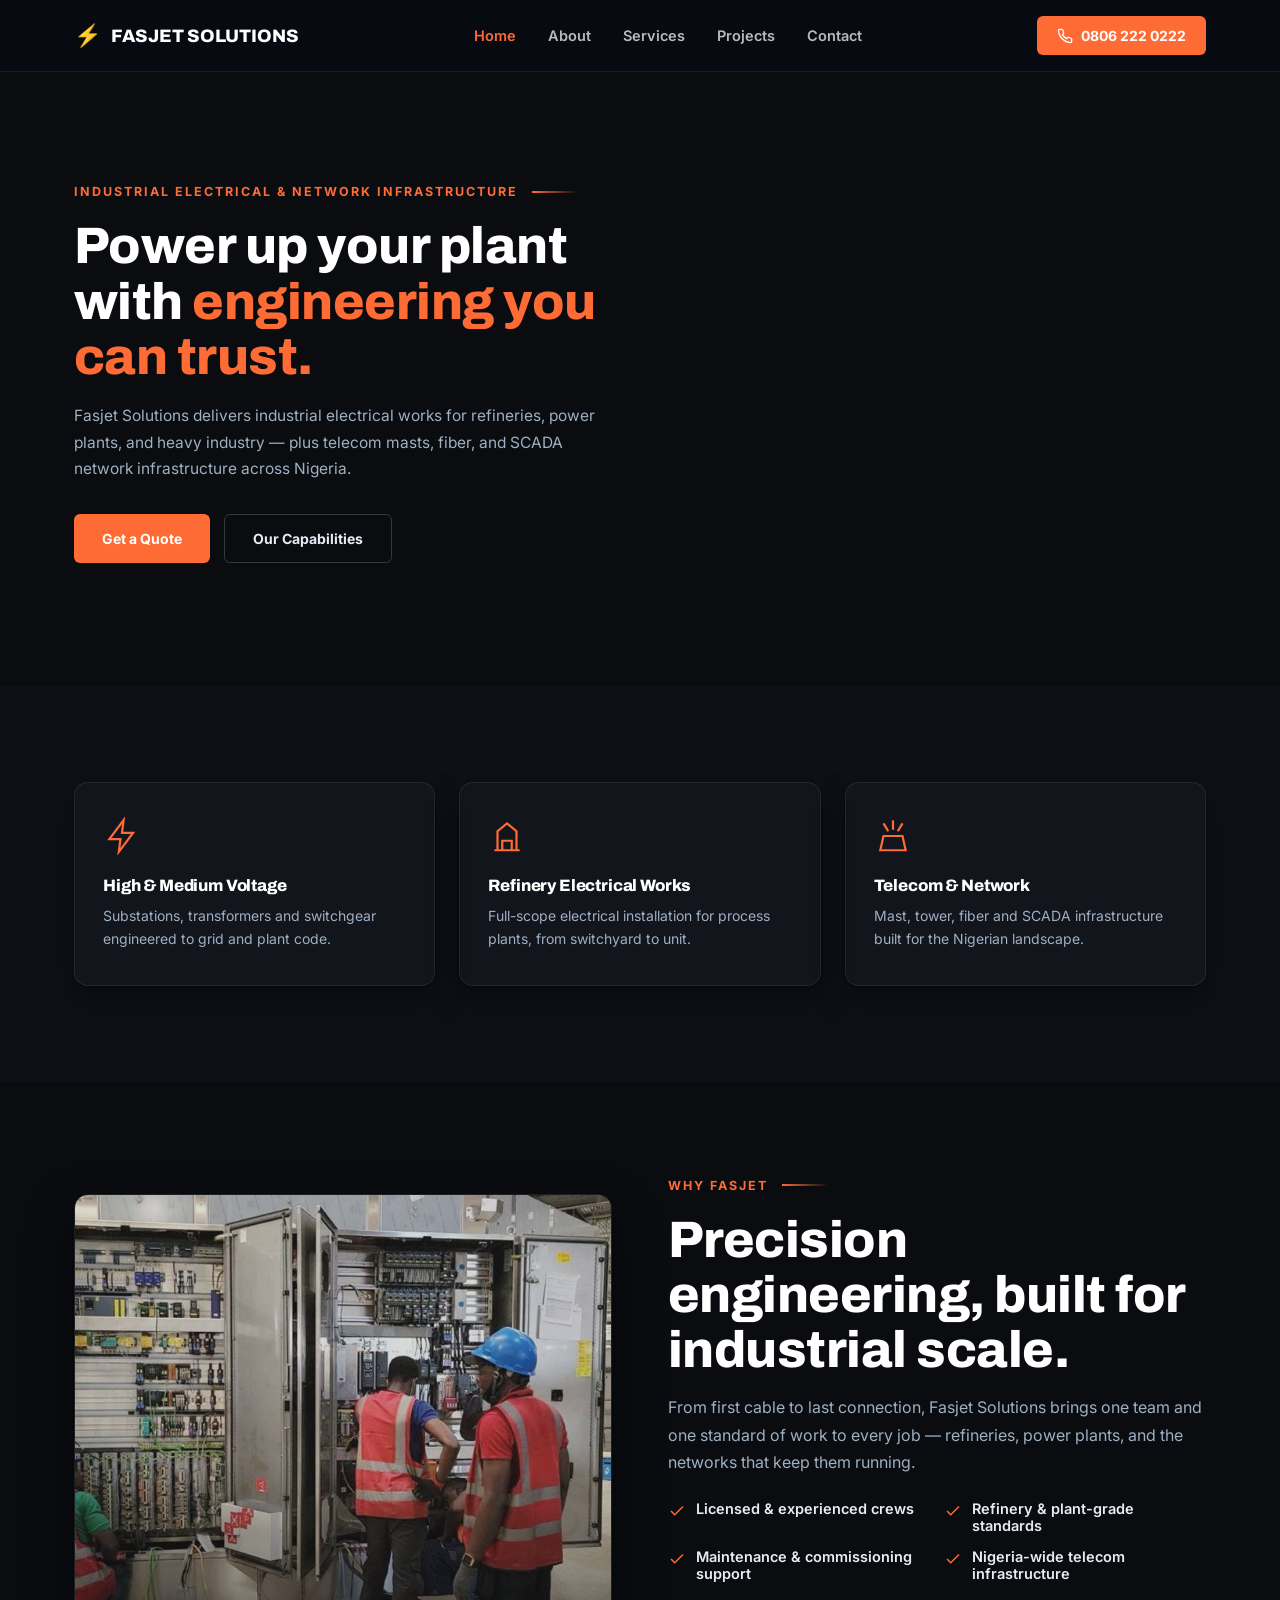
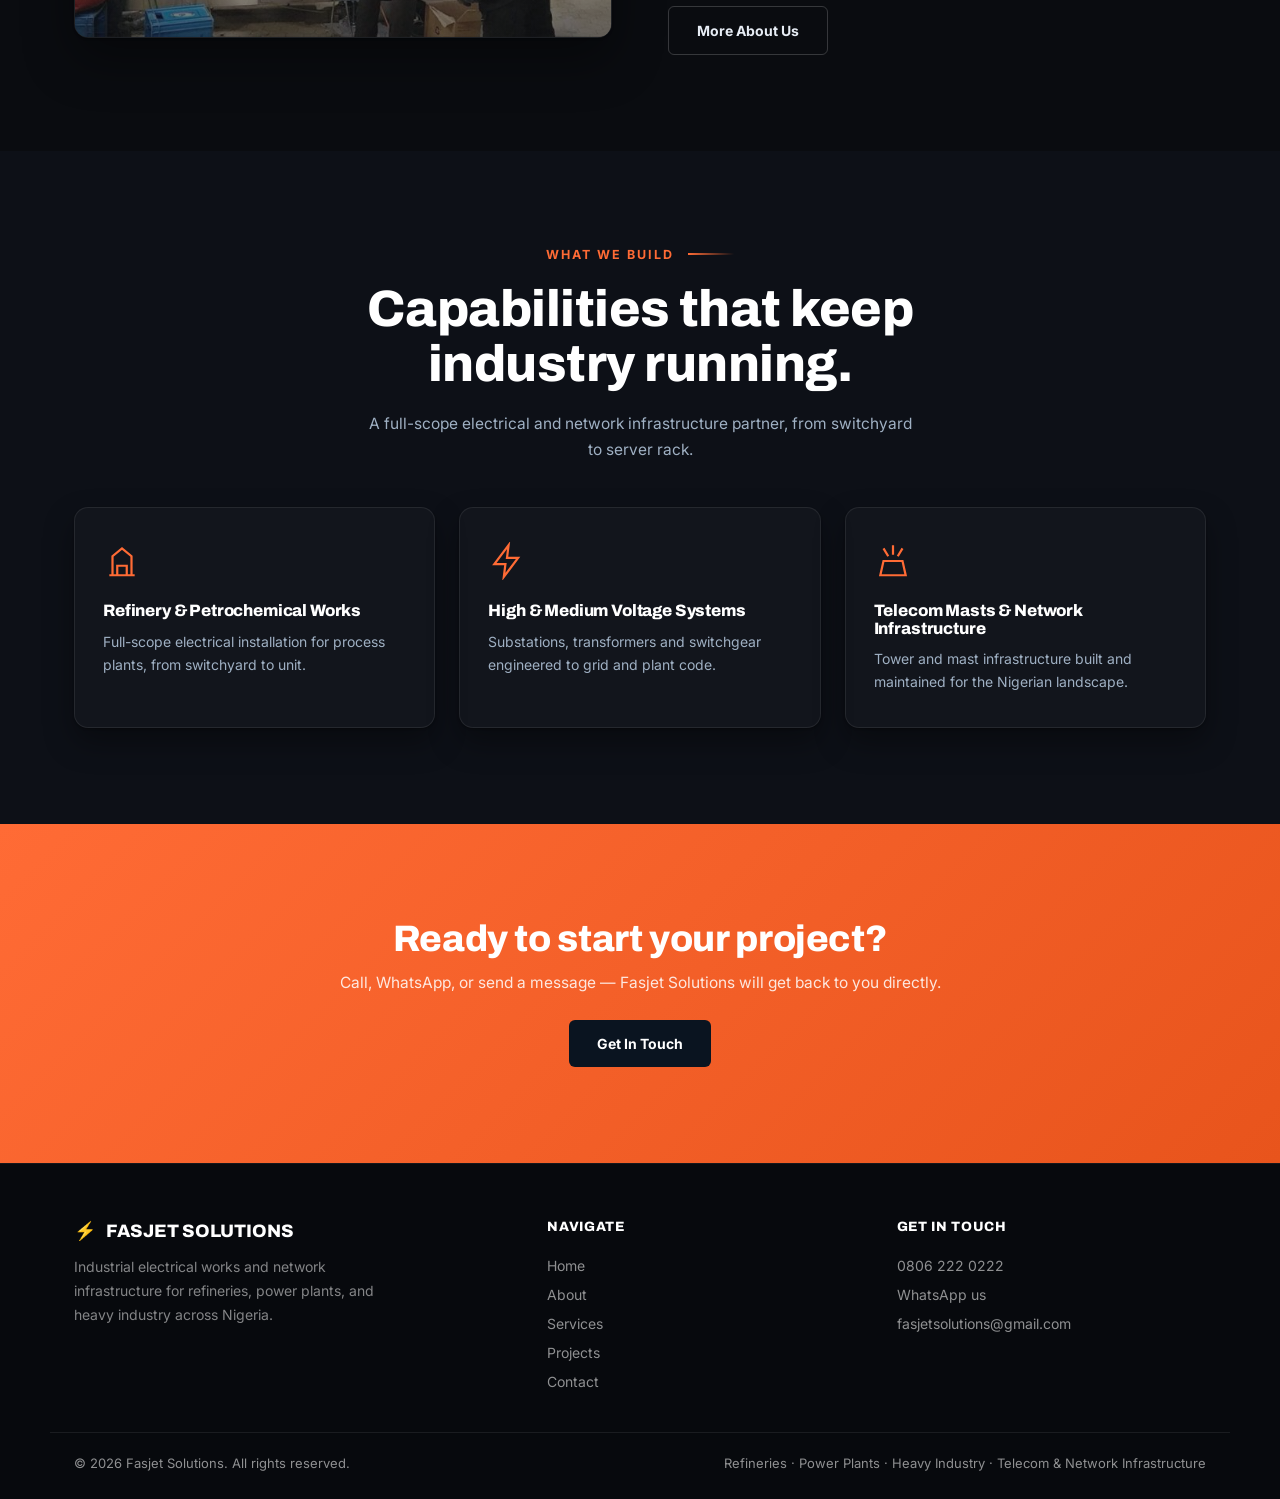
==== commit f6726513: "changes my project design" ====
--- a/index.html
+++ b/index.html
@@ -8,165 +8,7 @@
 <link rel="icon" type="image/png" sizes="32x32" href="[data-uri]">
 <link rel="preconnect" href="https://fonts.googleapis.com">
 <link href="https://fonts.googleapis.com/css2?family=Archivo:wght@700;800;900&family=Inter:wght@400;500;600;700&display=swap" rel="stylesheet">
-<style>
-
-:root{
-  --bg:#080b12; --bg2:#0c1119; --panel:rgba(255,255,255,0.03); --panel-line:rgba(255,255,255,0.09);
-  --orange:#ff6b35; --orange-deep:#e8541c; --cyan:#5ac8ff;
-  --white:#ffffff; --text:#e7edf5; --muted:#9fb0c3; --faint:#6b7c90;
-}
-*{margin:0;padding:0;box-sizing:border-box;}
-html{scroll-behavior:smooth;}
-body{font-family:'Inter',sans-serif; color:var(--text); background:var(--bg); overflow-x:hidden; -webkit-font-smoothing:antialiased;}
-img{max-width:100%; display:block;}
-a{color:inherit; text-decoration:none;}
-h1,h2,h3,h4{font-family:'Archivo',sans-serif; font-weight:800; line-height:1.06; letter-spacing:-0.01em;}
-.container{max-width:1180px; margin:0 auto; padding:0 24px; position:relative; z-index:2;}
-section{padding:96px 0; position:relative; overflow:hidden;}
-@media(max-width:760px){ section{padding:60px 0;} }
-
-.btn{display:inline-flex; align-items:center; gap:10px; padding:15px 28px; border-radius:6px; font-weight:700; font-size:14px; transition:transform 0.25s ease, background 0.25s ease, border-color 0.25s ease;}
-.btn-orange{background:var(--orange); color:#fff;}
-.btn-orange:hover{background:var(--orange-deep); transform:translateY(-2px);}
-.btn-ghost{background:transparent; color:var(--text); border:1px solid rgba(255,255,255,0.18);}
-.btn-ghost:hover{border-color:var(--orange); color:var(--orange);}
-
-header{position:sticky; top:0; z-index:100; background:rgba(8,11,18,0.92); backdrop-filter:blur(10px); border-bottom:1px solid rgba(255,255,255,0.08);}
-.nav-row{display:flex; align-items:center; justify-content:space-between; padding:16px 24px; max-width:1180px; margin:0 auto;}
-.nav-logo{display:flex; align-items:center; gap:10px; font-family:'Archivo',sans-serif; font-weight:800; font-size:18px; color:#fff;}
-.nav-logo .bolt{color:var(--orange); font-size:22px;}
-.nav-links{display:flex; align-items:center; gap:32px;}
-.nav-links a{color:rgba(255,255,255,0.72); font-size:14.5px; font-weight:600; transition:color 0.2s ease;}
-.nav-links a:hover, .nav-links a.active{color:var(--orange);}
-.nav-call .phone-btn{background:var(--orange); color:#fff; padding:11px 20px; border-radius:6px; font-weight:700; font-size:14px; display:flex; align-items:center; gap:8px;}
-.nav-toggle{display:none; flex-direction:column; gap:5px; cursor:pointer; background:none; border:none; padding:6px;}
-.nav-toggle span{width:24px; height:2px; background:#fff;}
-.mobile-menu{display:none; flex-direction:column; gap:4px; padding:12px 24px 20px; max-width:1180px; margin:0 auto;}
-.mobile-menu a{color:rgba(255,255,255,0.85); font-size:15px; font-weight:600; padding:10px 0; border-top:1px solid rgba(255,255,255,0.08);}
-@media(max-width:900px){ .nav-links,.nav-call{display:none;} .nav-toggle{display:flex;} .mobile-menu.open{display:flex;} }
-
-footer{background:#05070c; color:rgba(255,255,255,0.55); padding:56px 0 28px; border-top:1px solid rgba(255,255,255,0.06);}
-.footer-grid{display:grid; grid-template-columns:1.4fr 1fr 1fr; gap:40px; padding-bottom:36px; border-bottom:1px solid rgba(255,255,255,0.08); max-width:1180px; margin:0 auto; padding-left:24px; padding-right:24px;}
-@media(max-width:760px){ .footer-grid{grid-template-columns:1fr; gap:28px;} }
-.footer-logo{display:flex; align-items:center; gap:10px; font-family:'Archivo',sans-serif; font-weight:800; font-size:18px; color:#fff; margin-bottom:14px;}
-.footer-logo .bolt{color:var(--orange);}
-.footer-col h4{color:#fff; font-size:13.5px; letter-spacing:0.05em; text-transform:uppercase; margin-bottom:16px;}
-.footer-col a{display:block; font-size:14px; padding:6px 0; color:rgba(255,255,255,0.55); transition:color 0.2s ease;}
-.footer-col a:hover{color:var(--orange);}
-.footer-bottom{display:flex; justify-content:space-between; padding-top:22px; font-size:13px; flex-wrap:wrap; gap:10px; max-width:1180px; margin:0 auto; padding-left:24px; padding-right:24px;}
-
-.bg-decor{position:absolute; inset:0; z-index:0; pointer-events:none;}
-.glow{position:absolute; border-radius:50%; pointer-events:none;}
-.dot{position:absolute; border-radius:50%; pointer-events:none; animation:pulse 3.2s ease-in-out infinite;}
-@keyframes pulse{0%,100%{opacity:0.25; transform:scale(1);} 50%{opacity:0.9; transform:scale(1.4);}}
-
-.eyebrow2{
-  display:flex; align-items:center; gap:14px; font-size:12.5px; font-weight:700;
-  letter-spacing:0.16em; color:var(--orange); margin-bottom:20px; text-transform:uppercase;
-  opacity:0; transform:translateY(16px); transition:opacity 0.7s ease, transform 0.7s ease;
-}
-.eyebrow2::after{content:""; width:46px; height:2px; background:linear-gradient(90deg,var(--orange),transparent);}
-.reveal.is-in .eyebrow2{opacity:1; transform:translateY(0);}
-.head2 h1, .head2 h2{
-  color:#fff; font-size:clamp(2rem,4.2vw,3.2rem); line-height:1.08;
-  opacity:0; transform:translateY(20px); transition:opacity 0.8s ease 0.1s, transform 0.8s ease 0.1s;
-}
-.reveal.is-in .head2 h1, .reveal.is-in .head2 h2{opacity:1; transform:translateY(0);}
-.head2 h1 .accent, .head2 h2 .accent{color:var(--orange);}
-.head2 p{
-  margin-top:18px; color:var(--muted); font-size:15.5px; line-height:1.7; max-width:56ch;
-  opacity:0; transform:translateY(16px); transition:opacity 0.8s ease 0.2s, transform 0.8s ease 0.2s;
-}
-.reveal.is-in .head2 p{opacity:1; transform:translateY(0);}
-
-.glass-card{
-  position:relative; border-radius:14px; background:var(--panel); border:1px solid var(--panel-line);
-  box-shadow:0 1px 2px rgba(0,0,0,0.3), 0 14px 30px rgba(0,0,0,0.35);
-  opacity:0; transform:translateY(26px);
-  transition:opacity 0.7s ease, transform 0.7s ease, border-color 0.35s ease, box-shadow 0.35s ease;
-}
-.glass-card.is-in{opacity:1; transform:translateY(0);}
-.glass-card:hover{
-  transform:translateY(-6px); border-color:rgba(255,107,53,0.45);
-  box-shadow:0 1px 2px rgba(0,0,0,0.35), 0 18px 40px rgba(0,0,0,0.45), 0 0 28px rgba(255,107,53,0.14);
-}
-
-.icon-grid, .card-grid2{display:grid; grid-template-columns:repeat(3,1fr); gap:24px;}
-@media(max-width:860px){ .icon-grid, .card-grid2{grid-template-columns:1fr 1fr;} }
-@media(max-width:560px){ .icon-grid, .card-grid2{grid-template-columns:1fr;} }
-.icon-card, .service-card2{padding:34px 28px;}
-.icon-card .ic, .service-card2 .ic{width:38px; height:38px; margin-bottom:18px; color:var(--orange);}
-.icon-card h3, .service-card2 h3{color:#fff; font-size:16.5px; margin-bottom:10px;}
-.icon-card p, .service-card2 p{color:var(--muted); font-size:14px; line-height:1.65;}
-
-.split2{display:grid; grid-template-columns:1fr 1fr; gap:56px; align-items:center;}
-@media(max-width:900px){ .split2{grid-template-columns:1fr;} }
-.split2-photo{position:relative; border-radius:14px; overflow:hidden; aspect-ratio:4/3.3;
-  border:1px solid var(--panel-line); box-shadow:0 1px 2px rgba(0,0,0,0.3), 0 20px 50px rgba(0,0,0,0.4);
-  opacity:0; transform:translateY(24px); transition:opacity 0.8s ease, transform 0.8s ease;
-}
-.reveal.is-in .split2-photo{opacity:1; transform:translateY(0);}
-.split2-photo img{width:100%; height:100%; object-fit:cover; filter:saturate(0.9) brightness(0.85);}
-.split2-photo::after{content:""; position:absolute; inset:0; background:linear-gradient(180deg, transparent 60%, rgba(6,8,13,0.5) 100%);}
-
-.checklist2{display:grid; grid-template-columns:1fr 1fr; gap:14px; margin:24px 0;}
-@media(max-width:560px){ .checklist2{grid-template-columns:1fr;} }
-.checklist2 li{list-style:none; display:flex; align-items:flex-start; gap:10px; font-size:14.5px; color:var(--text); font-weight:600;}
-.checklist2 svg{width:18px; height:18px; flex-shrink:0; margin-top:2px; color:var(--orange);}
-
-.cta-banner2{background:linear-gradient(135deg, var(--orange), var(--orange-deep)); text-align:center; overflow:visible;}
-.cta-banner2 h2{color:#fff; font-size:clamp(1.7rem,3vw,2.3rem); margin-bottom:14px;}
-.cta-banner2 p{color:rgba(255,255,255,0.85); margin-bottom:28px; font-size:15.5px;}
-.cta-banner2 .btn{background:#0a1420; color:#fff;}
-.cta-banner2 .btn:hover{background:#000;}
-
-.contact-grid2{display:grid; grid-template-columns:1fr 1.2fr; gap:32px; margin-top:44px;}
-@media(max-width:900px){ .contact-grid2{grid-template-columns:1fr;} }
-.contact-info-card2{padding:36px 30px;}
-.contact-info-card2 h3{color:#fff; font-size:18px; margin-bottom:22px;}
-.contact-row2{display:flex; align-items:flex-start; gap:14px; padding:16px 0; border-top:1px solid rgba(255,255,255,0.08);}
-.contact-row2:first-of-type{border-top:none;}
-.contact-row2 .ic{width:20px; height:20px; color:var(--orange); flex-shrink:0; margin-top:2px;}
-.contact-row2 .label{font-size:11.5px; text-transform:uppercase; letter-spacing:0.08em; color:var(--faint);}
-.contact-row2 .val{font-size:15px; font-weight:700; margin-top:2px; color:#fff;}
-.contact-form2{padding:32px; display:flex; flex-direction:column; gap:16px;}
-.form-row2{display:flex; gap:16px; flex-wrap:wrap;}
-.contact-form2 input, .contact-form2 textarea{
-  flex:1 1 220px; border:1px solid var(--panel-line); border-radius:8px; padding:14px 16px;
-  font-family:'Inter',sans-serif; font-size:14.5px; color:#fff; outline:none; resize:vertical;
-  background:rgba(255,255,255,0.02); transition:border-color 0.2s ease;
-}
-.contact-form2 input::placeholder, .contact-form2 textarea::placeholder{color:var(--faint);}
-.contact-form2 input:focus, .contact-form2 textarea:focus{border-color:var(--orange);}
-.contact-form2 button{align-self:flex-start; border:none; cursor:pointer; font-family:'Inter',sans-serif;}
-
-.hero2{padding-top:80px; padding-bottom:90px;}
-.hero2 .split2{align-items:center;}
-.hero2-badge{
-  position:absolute; bottom:20px; left:20px; z-index:3; background:rgba(8,11,18,0.75); backdrop-filter:blur(6px);
-  border:1px solid rgba(255,107,53,0.35); padding:14px 18px; border-radius:10px;
-}
-.hero2-badge strong{display:block; font-size:20px; color:#fff; font-family:'Archivo',sans-serif;}
-.hero2-badge span{font-size:12px; color:var(--muted);}
-
-.gallery-grid2{display:grid; grid-template-columns:repeat(4,1fr); gap:24px; margin-top:56px;}
-@media(max-width:1080px){ .gallery-grid2{grid-template-columns:repeat(2,1fr);} }
-@media(max-width:640px){ .gallery-grid2{grid-template-columns:1fr;} }
-.proj-card{position:relative; border-radius:14px; overflow:hidden; aspect-ratio:3/3.8;}
-.proj-card img{position:absolute; inset:0; width:100%; height:100%; object-fit:cover; filter:saturate(0.82) brightness(0.78); transition:transform 0.6s ease, filter 0.6s ease;}
-.proj-card:hover img{transform:scale(1.07); filter:saturate(0.92) brightness(0.7);}
-.proj-card-overlay{position:absolute; inset:0; background:linear-gradient(180deg, rgba(8,11,18,0.15) 0%, rgba(8,11,18,0.35) 45%, rgba(6,8,13,0.92) 100%);}
-.proj-tag{position:absolute; top:16px; left:16px; z-index:2; font-size:11px; font-weight:700; letter-spacing:0.04em; color:var(--orange); background:rgba(8,11,18,0.55); border:1px solid rgba(255,107,53,0.4); padding:6px 12px; border-radius:20px; backdrop-filter:blur(4px);}
-.proj-body{position:absolute; left:0; right:0; bottom:0; z-index:2; padding:20px 20px 22px;}
-.proj-title{color:#fff; font-size:16.5px; font-weight:800; line-height:1.25;}
-.proj-desc{color:var(--muted); font-size:12.5px; margin-top:6px; line-height:1.5; max-height:0; opacity:0; overflow:hidden; transition:max-height 0.4s ease, opacity 0.4s ease, margin-top 0.4s ease;}
-.proj-card:hover .proj-desc{max-height:60px; opacity:1; margin-top:8px;}
-.proj-arrow{position:absolute; right:16px; bottom:16px; z-index:2; width:34px; height:34px; border-radius:50%; background:rgba(255,255,255,0.08); border:1px solid rgba(255,255,255,0.16); display:flex; align-items:center; justify-content:center; transition:background 0.3s ease, transform 0.3s ease, border-color 0.3s ease;}
-.proj-card:hover .proj-arrow{background:var(--orange); border-color:var(--orange); transform:rotate(45deg);}
-.proj-arrow svg{width:15px; height:15px; color:#fff; transition:color 0.3s ease;}
-.proj-card:hover .proj-arrow svg{color:#0a1420;}
-
-</style>
+<link rel="stylesheet" href="style.css">
 </head>
 <body>
 <header>
@@ -198,22 +40,7 @@
 </header>
 
 <section class="hero2">
-  <div class="bg-decor">
-  <div class="glow" style="width:560px;height:560px;top:-200px;left:-140px;background:radial-gradient(circle, rgba(255,107,53,0.14), transparent 70%);"></div>
-  <div class="glow" style="width:480px;height:480px;bottom:-180px;right:-120px;background:radial-gradient(circle, rgba(90,200,255,0.09), transparent 70%);"></div>
-  <svg viewBox="0 0 1200 700" preserveAspectRatio="none" style="position:absolute;inset:0;opacity:0.12;" xmlns="http://www.w3.org/2000/svg">
-    <g stroke="#ff6b35" stroke-width="1" fill="none">
-      <path d="M0 120 H260 L300 160 H520"/>
-      <circle cx="300" cy="160" r="3" fill="#ff6b35" stroke="none"/>
-    </g>
-    <g stroke="#5ac8ff" stroke-width="1" fill="none">
-      <path d="M1200 560 H1000 L960 600 H820 L780 560 H620"/>
-      <circle cx="780" cy="560" r="3" fill="#5ac8ff" stroke="none"/>
-    </g>
-  </svg>
-  <div class="dot" style="width:5px;height:5px;top:24%;left:18%;background:#ff6b35;"></div>
-  <div class="dot" style="width:4px;height:4px;top:70%;right:16%;background:#5ac8ff;animation-delay:1.2s;"></div>
-</div>
+  
   <div class="container">
     <div class="split2">
       <div class="reveal">
@@ -224,7 +51,7 @@
         </div>
         <div style="display:flex; gap:14px; margin-top:32px; flex-wrap:wrap;">
           <a href="contact.html" class="btn btn-orange">Get a Quote</a>
-          <a href="services.html" class="btn btn-ghost">View Our Services</a>
+          <a href="services.html" class="btn btn-ghost">Our Capabilities</a>
         </div>
       </div>
       <div class="split2-photo" style="position:relative;">
@@ -258,22 +85,7 @@
 </section>
 
 <section>
-  <div class="bg-decor">
-  <div class="glow" style="width:560px;height:560px;top:-200px;left:-140px;background:radial-gradient(circle, rgba(255,107,53,0.14), transparent 70%);"></div>
-  <div class="glow" style="width:480px;height:480px;bottom:-180px;right:-120px;background:radial-gradient(circle, rgba(90,200,255,0.09), transparent 70%);"></div>
-  <svg viewBox="0 0 1200 700" preserveAspectRatio="none" style="position:absolute;inset:0;opacity:0.12;" xmlns="http://www.w3.org/2000/svg">
-    <g stroke="#ff6b35" stroke-width="1" fill="none">
-      <path d="M0 120 H260 L300 160 H520"/>
-      <circle cx="300" cy="160" r="3" fill="#ff6b35" stroke="none"/>
-    </g>
-    <g stroke="#5ac8ff" stroke-width="1" fill="none">
-      <path d="M1200 560 H1000 L960 600 H820 L780 560 H620"/>
-      <circle cx="780" cy="560" r="3" fill="#5ac8ff" stroke="none"/>
-    </g>
-  </svg>
-  <div class="dot" style="width:5px;height:5px;top:24%;left:18%;background:#ff6b35;"></div>
-  <div class="dot" style="width:4px;height:4px;top:70%;right:16%;background:#5ac8ff;animation-delay:1.2s;"></div>
-</div>
+  
   <div class="container">
     <div class="split2 reveal">
       <div class="split2-photo"><img src="[data-uri]" alt="Fasjet Solutions technician at work"></div>
@@ -294,22 +106,7 @@
 </section>
 
 <section style="background:var(--bg2);">
-  <div class="bg-decor">
-  <div class="glow" style="width:560px;height:560px;top:-200px;left:-140px;background:radial-gradient(circle, rgba(255,107,53,0.14), transparent 70%);"></div>
-  <div class="glow" style="width:480px;height:480px;bottom:-180px;right:-120px;background:radial-gradient(circle, rgba(90,200,255,0.09), transparent 70%);"></div>
-  <svg viewBox="0 0 1200 700" preserveAspectRatio="none" style="position:absolute;inset:0;opacity:0.12;" xmlns="http://www.w3.org/2000/svg">
-    <g stroke="#ff6b35" stroke-width="1" fill="none">
-      <path d="M0 120 H260 L300 160 H520"/>
-      <circle cx="300" cy="160" r="3" fill="#ff6b35" stroke="none"/>
-    </g>
-    <g stroke="#5ac8ff" stroke-width="1" fill="none">
-      <path d="M1200 560 H1000 L960 600 H820 L780 560 H620"/>
-      <circle cx="780" cy="560" r="3" fill="#5ac8ff" stroke="none"/>
-    </g>
-  </svg>
-  <div class="dot" style="width:5px;height:5px;top:24%;left:18%;background:#ff6b35;"></div>
-  <div class="dot" style="width:4px;height:4px;top:70%;right:16%;background:#5ac8ff;animation-delay:1.2s;"></div>
-</div>
+  
   <div class="container">
     <div class="reveal" style="text-align:center; max-width:640px; margin:0 auto 12px;">
       <div class="eyebrow2" style="justify-content:center;">What We Build</div>
@@ -357,7 +154,7 @@
     <div class="footer-col">
       <h4>Get in touch</h4>
       <a href="tel:+2348062220222">0806 222 0222</a>
-      <a href="https://wa.me/2348062220222" target="_blank" rel="noopener">WhatsApp us</a>
+      <a href="https://wa.me/2348022224524" target="_blank" rel="noopener">WhatsApp us</a>
       <a href="mailto:fasjetsolutions@gmail.com">fasjetsolutions@gmail.com</a>
     </div>
   </div>
@@ -366,45 +163,6 @@
     <span>Refineries &middot; Power Plants &middot; Heavy Industry &middot; Telecom &amp; Network Infrastructure</span>
   </div>
 </footer>
-<script>
-(function(){
-  var toggle = document.getElementById('navToggle');
-  var menu = document.getElementById('mobileMenu');
-  if(toggle && menu){ toggle.addEventListener('click', function(){ menu.classList.toggle('open'); }); }
-
-  var io = new IntersectionObserver(function(entries){
-    entries.forEach(function(entry){
-      if(entry.isIntersecting){
-        entry.target.classList.add('is-in');
-        io.unobserve(entry.target);
-      }
-    });
-  }, {threshold:0.2});
-
-  document.querySelectorAll('.reveal').forEach(function(el){ io.observe(el); });
-
-  document.querySelectorAll('.stagger').forEach(function(group){
-    var items = group.querySelectorAll('.glass-card, .proj-card');
-    items.forEach(function(item, i){
-      item.style.transitionDelay = (i * 0.09) + 's';
-      io.observe(item);
-    });
-  });
-
-  var form = document.getElementById('contact-form');
-  if(form){
-    form.addEventListener('submit', function(e){
-      e.preventDefault();
-      var name = document.getElementById('cf-name').value;
-      var email = document.getElementById('cf-email').value;
-      var message = document.getElementById('cf-message').value;
-      var subject = encodeURIComponent('Website Enquiry from ' + name);
-      var body = encodeURIComponent(message + '\n\nFrom: ' + name + ' (' + email + ')');
-      var url = 'https://mail.google.com/mail/?view=cm&fs=1&to=fasjetsolutions@gmail.com&su=' + subject + '&body=' + body;
-      window.open(url, '_blank');
-    });
-  }
-})();
-</script>
+<script src="script.js"></script>
 </body>
-</html>
+</html>
--- a/style.css
+++ b/style.css
@@ -0,0 +1,155 @@
+:root{
+  --bg:#0a0c10; --bg2:#0d1017; --bg3:#0c0f16; --panel:rgba(255,255,255,0.025); --panel-line:rgba(255,255,255,0.08);
+  --orange:#ff6b35; --orange-deep:#e8541c; --cyan:#5ac8ff;
+  --white:#ffffff; --text:#e7edf5; --muted:#9fb0c3; --faint:#6b7c90;
+}
+*{margin:0;padding:0;box-sizing:border-box;}
+html{scroll-behavior:smooth;}
+body{font-family:'Inter',sans-serif; color:var(--text); background:var(--bg); overflow-x:hidden; -webkit-font-smoothing:antialiased;}
+img{max-width:100%; display:block;}
+a{color:inherit; text-decoration:none;}
+h1,h2,h3,h4{font-family:'Archivo',sans-serif; font-weight:800; line-height:1.06; letter-spacing:-0.01em;}
+.container{max-width:1180px; margin:0 auto; padding:0 24px; position:relative; z-index:2;}
+section{padding:96px 0; position:relative; overflow:hidden;}
+@media(max-width:760px){ section{padding:60px 0;} }
+
+.btn{display:inline-flex; align-items:center; gap:10px; padding:15px 28px; border-radius:6px; font-weight:700; font-size:14px; transition:transform 0.25s ease, background 0.25s ease, border-color 0.25s ease;}
+.btn-orange{background:var(--orange); color:#fff;}
+.btn-orange:hover{background:var(--orange-deep); transform:translateY(-2px);}
+.btn-ghost{background:transparent; color:var(--text); border:1px solid rgba(255,255,255,0.18);}
+.btn-ghost:hover{border-color:var(--orange); color:var(--orange);}
+
+header{position:sticky; top:0; z-index:100; background:rgba(8,11,18,0.92); backdrop-filter:blur(10px); border-bottom:1px solid rgba(255,255,255,0.08);}
+.nav-row{display:flex; align-items:center; justify-content:space-between; padding:16px 24px; max-width:1180px; margin:0 auto;}
+.nav-logo{display:flex; align-items:center; gap:10px; font-family:'Archivo',sans-serif; font-weight:800; font-size:18px; color:#fff;}
+.nav-logo .bolt{color:var(--orange); font-size:22px;}
+.nav-links{display:flex; align-items:center; gap:32px;}
+.nav-links a{color:rgba(255,255,255,0.72); font-size:14.5px; font-weight:600; transition:color 0.2s ease;}
+.nav-links a:hover, .nav-links a.active{color:var(--orange);}
+.nav-call .phone-btn{background:var(--orange); color:#fff; padding:11px 20px; border-radius:6px; font-weight:700; font-size:14px; display:flex; align-items:center; gap:8px;}
+.nav-toggle{display:none; flex-direction:column; gap:5px; cursor:pointer; background:none; border:none; padding:6px;}
+.nav-toggle span{width:24px; height:2px; background:#fff;}
+.mobile-menu{display:none; flex-direction:column; gap:4px; padding:12px 24px 20px; max-width:1180px; margin:0 auto;}
+.mobile-menu a{color:rgba(255,255,255,0.85); font-size:15px; font-weight:600; padding:10px 0; border-top:1px solid rgba(255,255,255,0.08);}
+@media(max-width:900px){ .nav-links,.nav-call{display:none;} .nav-toggle{display:flex;} .mobile-menu.open{display:flex;} }
+
+footer{background:#07090d; color:rgba(255,255,255,0.55); padding:56px 0 28px; border-top:1px solid rgba(255,255,255,0.06);}
+.footer-grid{display:grid; grid-template-columns:1.4fr 1fr 1fr; gap:40px; padding-bottom:36px; border-bottom:1px solid rgba(255,255,255,0.08); max-width:1180px; margin:0 auto; padding-left:24px; padding-right:24px;}
+@media(max-width:760px){ .footer-grid{grid-template-columns:1fr; gap:28px;} }
+.footer-logo{display:flex; align-items:center; gap:10px; font-family:'Archivo',sans-serif; font-weight:800; font-size:18px; color:#fff; margin-bottom:14px;}
+.footer-logo .bolt{color:var(--orange);}
+.footer-col h4{color:#fff; font-size:13.5px; letter-spacing:0.05em; text-transform:uppercase; margin-bottom:16px;}
+.footer-col a{display:block; font-size:14px; padding:6px 0; color:rgba(255,255,255,0.55); transition:color 0.2s ease;}
+.footer-col a:hover{color:var(--orange);}
+.footer-bottom{display:flex; justify-content:space-between; padding-top:22px; font-size:13px; flex-wrap:wrap; gap:10px; max-width:1180px; margin:0 auto; padding-left:24px; padding-right:24px;}
+
+.bg-decor{position:absolute; inset:0; z-index:0; pointer-events:none;}
+.glow{position:absolute; border-radius:50%; pointer-events:none;}
+.dot{position:absolute; border-radius:50%; pointer-events:none; animation:pulse 3.2s ease-in-out infinite;}
+@keyframes pulse{0%,100%{opacity:0.25; transform:scale(1);} 50%{opacity:0.9; transform:scale(1.4);}}
+
+.eyebrow2{
+  display:flex; align-items:center; gap:14px; font-size:12.5px; font-weight:700;
+  letter-spacing:0.16em; color:var(--orange); margin-bottom:20px; text-transform:uppercase;
+  opacity:0; transform:translateY(16px); transition:opacity 0.7s ease, transform 0.7s ease;
+}
+.eyebrow2::after{content:""; width:46px; height:2px; background:linear-gradient(90deg,var(--orange),transparent);}
+.reveal.is-in .eyebrow2{opacity:1; transform:translateY(0);}
+.head2 h1, .head2 h2{
+  color:#fff; font-size:clamp(2rem,4.2vw,3.2rem); line-height:1.08;
+  opacity:0; transform:translateY(20px); transition:opacity 0.8s ease 0.1s, transform 0.8s ease 0.1s;
+}
+.reveal.is-in .head2 h1, .reveal.is-in .head2 h2{opacity:1; transform:translateY(0);}
+.head2 h1 .accent, .head2 h2 .accent{color:var(--orange);}
+.head2 p{
+  margin-top:18px; color:var(--muted); font-size:15.5px; line-height:1.7; max-width:56ch;
+  opacity:0; transform:translateY(16px); transition:opacity 0.8s ease 0.2s, transform 0.8s ease 0.2s;
+}
+.reveal.is-in .head2 p{opacity:1; transform:translateY(0);}
+
+.glass-card{
+  position:relative; border-radius:14px; background:var(--panel); border:1px solid var(--panel-line);
+  box-shadow:0 1px 2px rgba(0,0,0,0.3), 0 14px 30px rgba(0,0,0,0.35);
+  opacity:0; transform:translateY(26px);
+  transition:opacity 0.7s ease, transform 0.7s ease, border-color 0.35s ease, box-shadow 0.35s ease;
+}
+.glass-card.is-in{opacity:1; transform:translateY(0);}
+.glass-card:hover{
+  transform:translateY(-6px); border-color:rgba(255,107,53,0.45);
+  box-shadow:0 1px 2px rgba(0,0,0,0.35), 0 18px 40px rgba(0,0,0,0.45), 0 0 28px rgba(255,107,53,0.14);
+}
+
+.icon-grid, .card-grid2{display:grid; grid-template-columns:repeat(3,1fr); gap:24px;}
+@media(max-width:860px){ .icon-grid, .card-grid2{grid-template-columns:1fr 1fr;} }
+@media(max-width:560px){ .icon-grid, .card-grid2{grid-template-columns:1fr;} }
+.icon-card, .service-card2{padding:34px 28px;}
+.icon-card .ic, .service-card2 .ic{width:38px; height:38px; margin-bottom:18px; color:var(--orange);}
+.icon-card h3, .service-card2 h3{color:#fff; font-size:16.5px; margin-bottom:10px;}
+.icon-card p, .service-card2 p{color:var(--muted); font-size:14px; line-height:1.65;}
+
+.split2{display:grid; grid-template-columns:1fr 1fr; gap:56px; align-items:center;}
+@media(max-width:900px){ .split2{grid-template-columns:1fr;} }
+.split2-photo{position:relative; border-radius:14px; overflow:hidden; aspect-ratio:4/3.3;
+  border:1px solid var(--panel-line); box-shadow:0 1px 2px rgba(0,0,0,0.3), 0 20px 50px rgba(0,0,0,0.4);
+  opacity:0; transform:translateY(24px); transition:opacity 0.8s ease, transform 0.8s ease;
+}
+.reveal.is-in .split2-photo{opacity:1; transform:translateY(0);}
+.split2-photo img{width:100%; height:100%; object-fit:cover; filter:saturate(0.9) brightness(0.85);}
+.split2-photo::after{content:""; position:absolute; inset:0; background:linear-gradient(180deg, transparent 60%, rgba(6,8,13,0.5) 100%);}
+
+.checklist2{display:grid; grid-template-columns:1fr 1fr; gap:14px; margin:24px 0;}
+@media(max-width:560px){ .checklist2{grid-template-columns:1fr;} }
+.checklist2 li{list-style:none; display:flex; align-items:flex-start; gap:10px; font-size:14.5px; color:var(--text); font-weight:600;}
+.checklist2 svg{width:18px; height:18px; flex-shrink:0; margin-top:2px; color:var(--orange);}
+
+.cta-banner2{background:linear-gradient(135deg, var(--orange), var(--orange-deep)); text-align:center; overflow:visible;}
+.cta-banner2 h2{color:#fff; font-size:clamp(1.7rem,3vw,2.3rem); margin-bottom:14px;}
+.cta-banner2 p{color:rgba(255,255,255,0.85); margin-bottom:28px; font-size:15.5px;}
+.cta-banner2 .btn{background:#0a1420; color:#fff;}
+.cta-banner2 .btn:hover{background:#000;}
+
+.contact-grid2{display:grid; grid-template-columns:1fr 1.2fr; gap:32px; margin-top:44px;}
+@media(max-width:900px){ .contact-grid2{grid-template-columns:1fr;} }
+.contact-info-card2{padding:36px 30px;}
+.contact-info-card2 h3{color:#fff; font-size:18px; margin-bottom:22px;}
+.contact-row2{display:flex; align-items:flex-start; gap:14px; padding:16px 0; border-top:1px solid rgba(255,255,255,0.08);}
+.contact-row2:first-of-type{border-top:none;}
+.contact-row2 .ic{width:20px; height:20px; color:var(--orange); flex-shrink:0; margin-top:2px;}
+.contact-row2 .label{font-size:11.5px; text-transform:uppercase; letter-spacing:0.08em; color:var(--faint);}
+.contact-row2 .val{font-size:15px; font-weight:700; margin-top:2px; color:#fff;}
+.contact-form2{padding:32px; display:flex; flex-direction:column; gap:16px;}
+.form-row2{display:flex; gap:16px; flex-wrap:wrap;}
+.contact-form2 input, .contact-form2 textarea{
+  flex:1 1 220px; border:1px solid var(--panel-line); border-radius:8px; padding:14px 16px;
+  font-family:'Inter',sans-serif; font-size:14.5px; color:#fff; outline:none; resize:vertical;
+  background:rgba(255,255,255,0.02); transition:border-color 0.2s ease;
+}
+.contact-form2 input::placeholder, .contact-form2 textarea::placeholder{color:var(--faint);}
+.contact-form2 input:focus, .contact-form2 textarea:focus{border-color:var(--orange);}
+.contact-form2 button{align-self:flex-start; border:none; cursor:pointer; font-family:'Inter',sans-serif;}
+
+.hero2{padding-top:80px; padding-bottom:90px;}
+.hero2 .split2{align-items:center;}
+.hero2-badge{
+  position:absolute; bottom:20px; left:20px; z-index:3; background:rgba(8,11,18,0.75); backdrop-filter:blur(6px);
+  border:1px solid rgba(255,107,53,0.35); padding:14px 18px; border-radius:10px;
+}
+.hero2-badge strong{display:block; font-size:20px; color:#fff; font-family:'Archivo',sans-serif;}
+.hero2-badge span{font-size:12px; color:var(--muted);}
+
+.gallery-grid2{display:grid; grid-template-columns:repeat(4,1fr); gap:24px; margin-top:56px;}
+@media(max-width:1080px){ .gallery-grid2{grid-template-columns:repeat(2,1fr);} }
+@media(max-width:640px){ .gallery-grid2{grid-template-columns:1fr;} }
+.proj-card{position:relative; border-radius:14px; overflow:hidden; aspect-ratio:3/3.8;}
+.proj-card img{position:absolute; inset:0; width:100%; height:100%; object-fit:cover; filter:saturate(0.82) brightness(0.78); transition:transform 0.6s ease, filter 0.6s ease;}
+.proj-card:hover img{transform:scale(1.07); filter:saturate(0.92) brightness(0.7);}
+.proj-card-overlay{position:absolute; inset:0; background:linear-gradient(180deg, rgba(8,11,18,0.15) 0%, rgba(8,11,18,0.35) 45%, rgba(6,8,13,0.92) 100%);}
+.proj-tag{position:absolute; top:16px; left:16px; z-index:2; font-size:11px; font-weight:700; letter-spacing:0.04em; color:var(--orange); background:rgba(8,11,18,0.55); border:1px solid rgba(255,107,53,0.4); padding:6px 12px; border-radius:20px; backdrop-filter:blur(4px);}
+.proj-body{position:absolute; left:0; right:0; bottom:0; z-index:2; padding:20px 20px 22px;}
+.proj-title{color:#fff; font-size:16.5px; font-weight:800; line-height:1.25;}
+.proj-desc{color:var(--muted); font-size:12.5px; margin-top:6px; line-height:1.5; max-height:0; opacity:0; overflow:hidden; transition:max-height 0.4s ease, opacity 0.4s ease, margin-top 0.4s ease;}
+.proj-card:hover .proj-desc{max-height:60px; opacity:1; margin-top:8px;}
+.proj-arrow{position:absolute; right:16px; bottom:16px; z-index:2; width:34px; height:34px; border-radius:50%; background:rgba(255,255,255,0.08); border:1px solid rgba(255,255,255,0.16); display:flex; align-items:center; justify-content:center; transition:background 0.3s ease, transform 0.3s ease, border-color 0.3s ease;}
+.proj-card:hover .proj-arrow{background:var(--orange); border-color:var(--orange); transform:rotate(45deg);}
+.proj-arrow svg{width:15px; height:15px; color:#fff; transition:color 0.3s ease;}
+.proj-card:hover .proj-arrow svg{color:#0a1420;}
